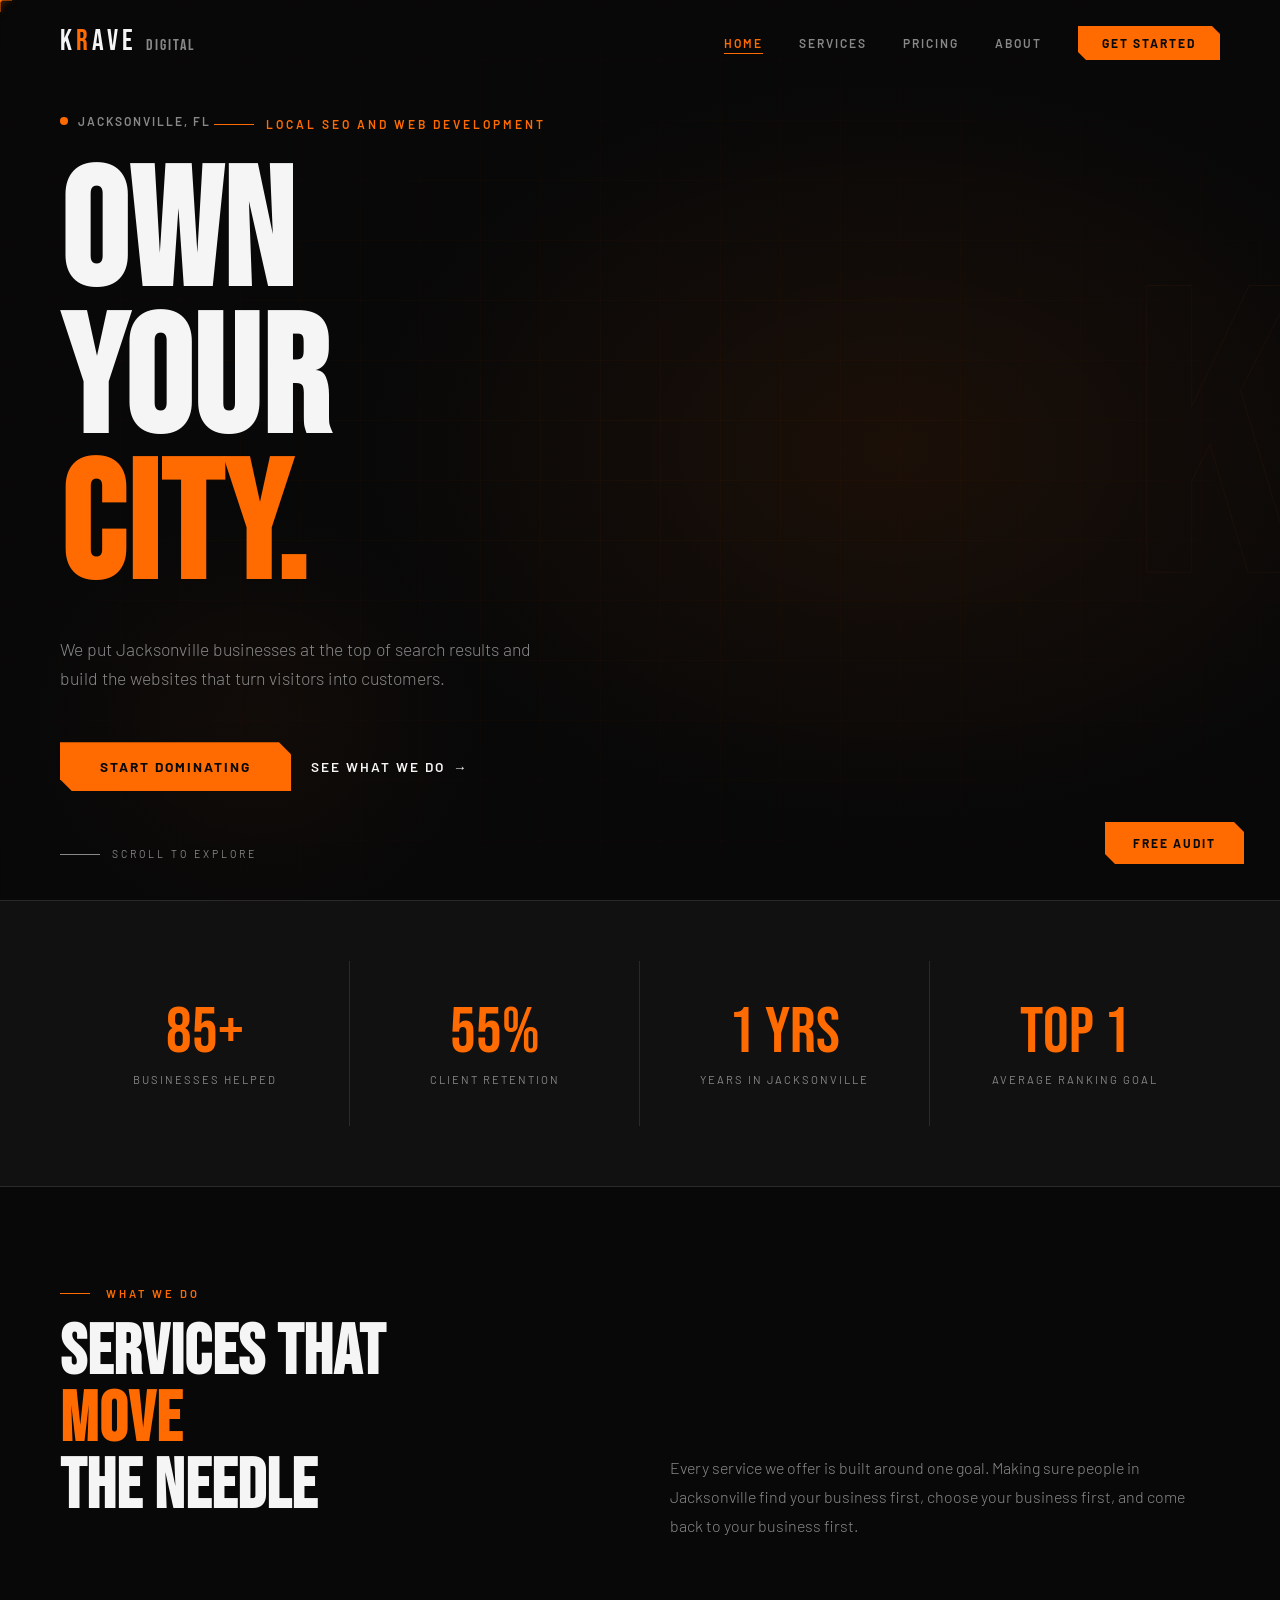
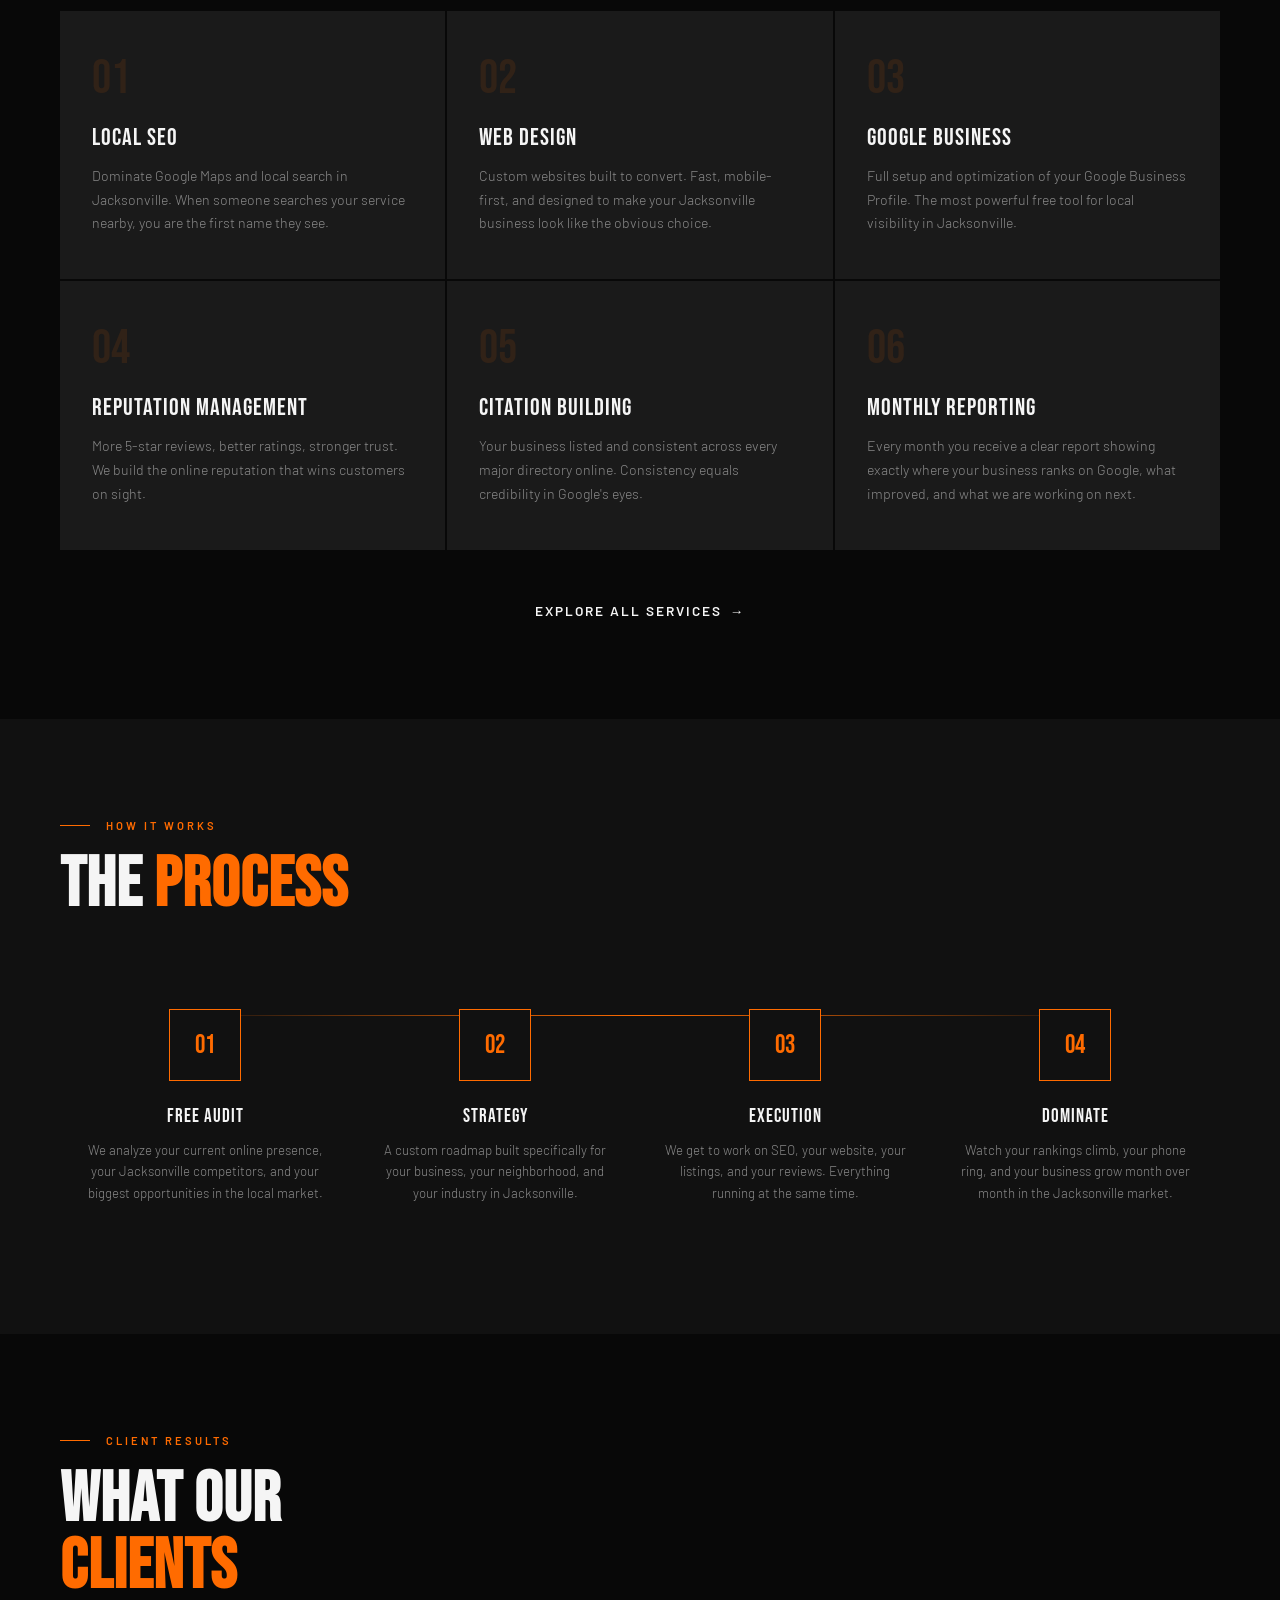
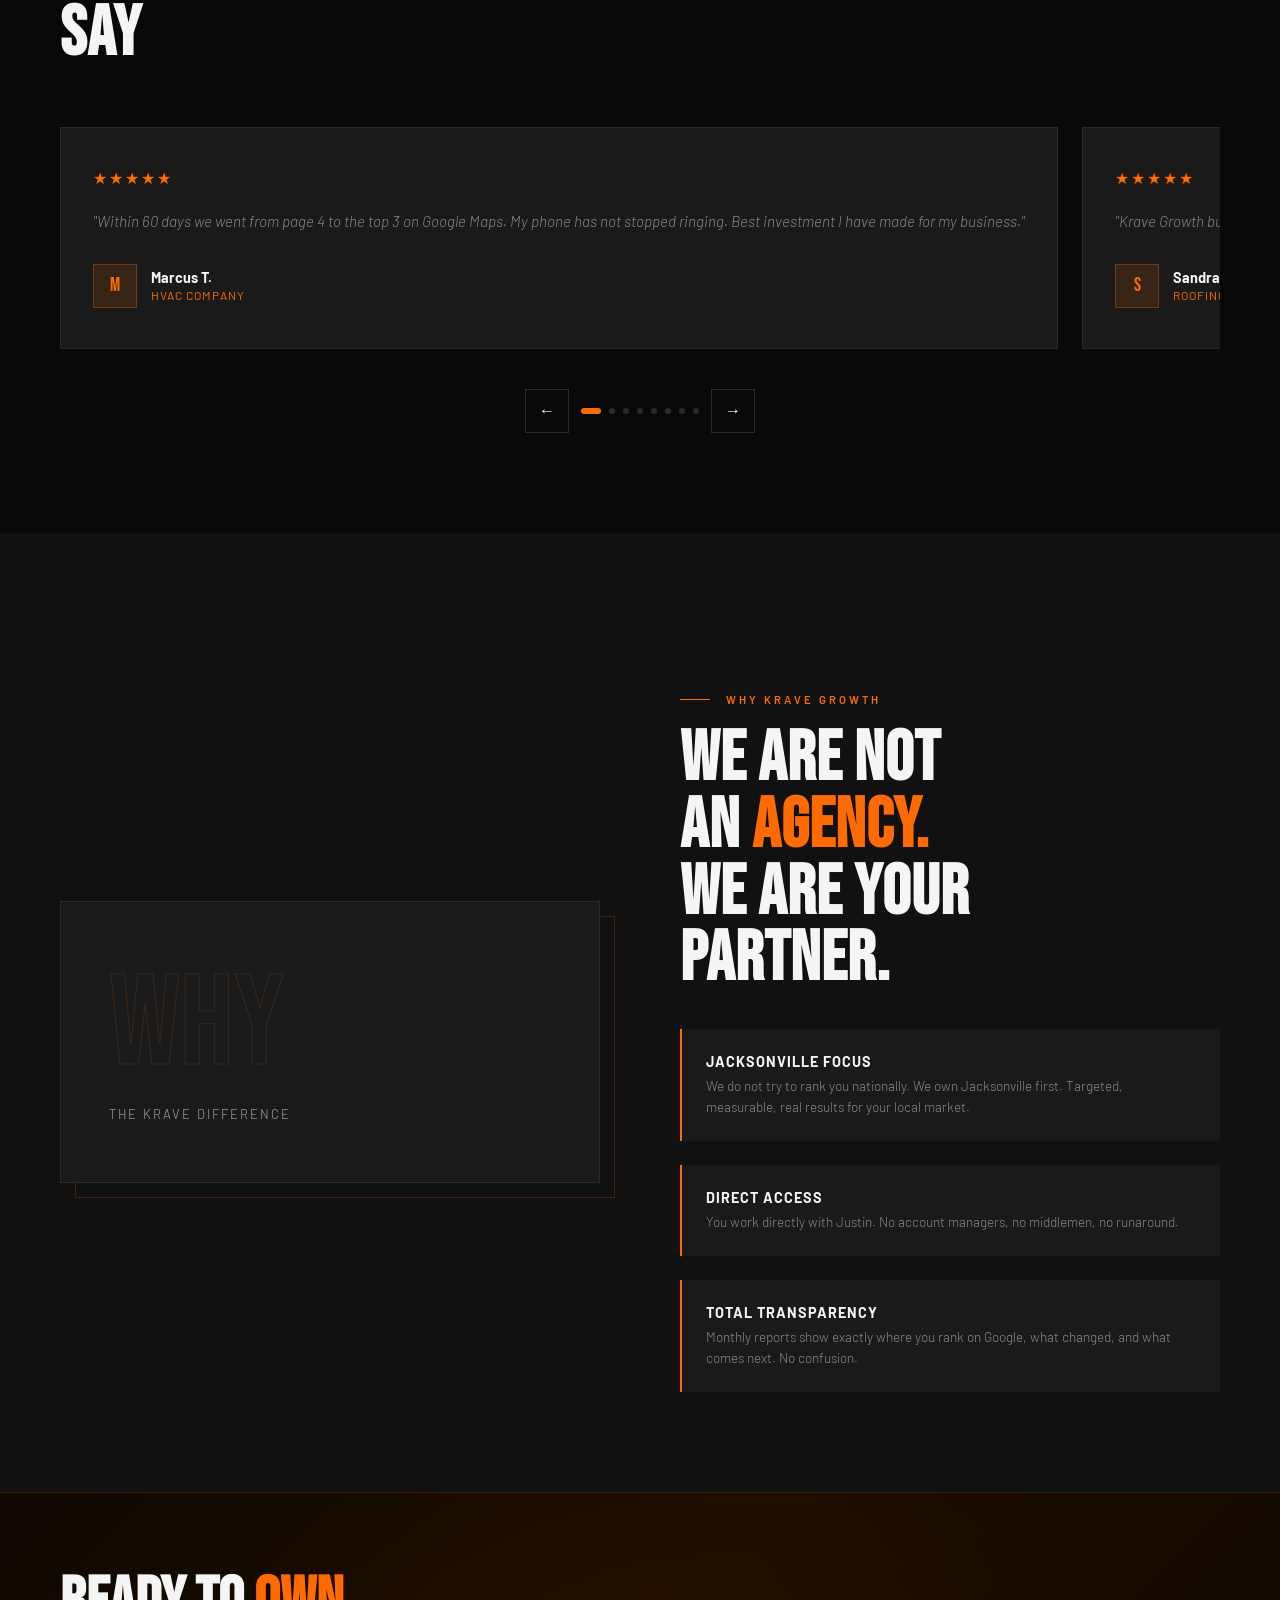
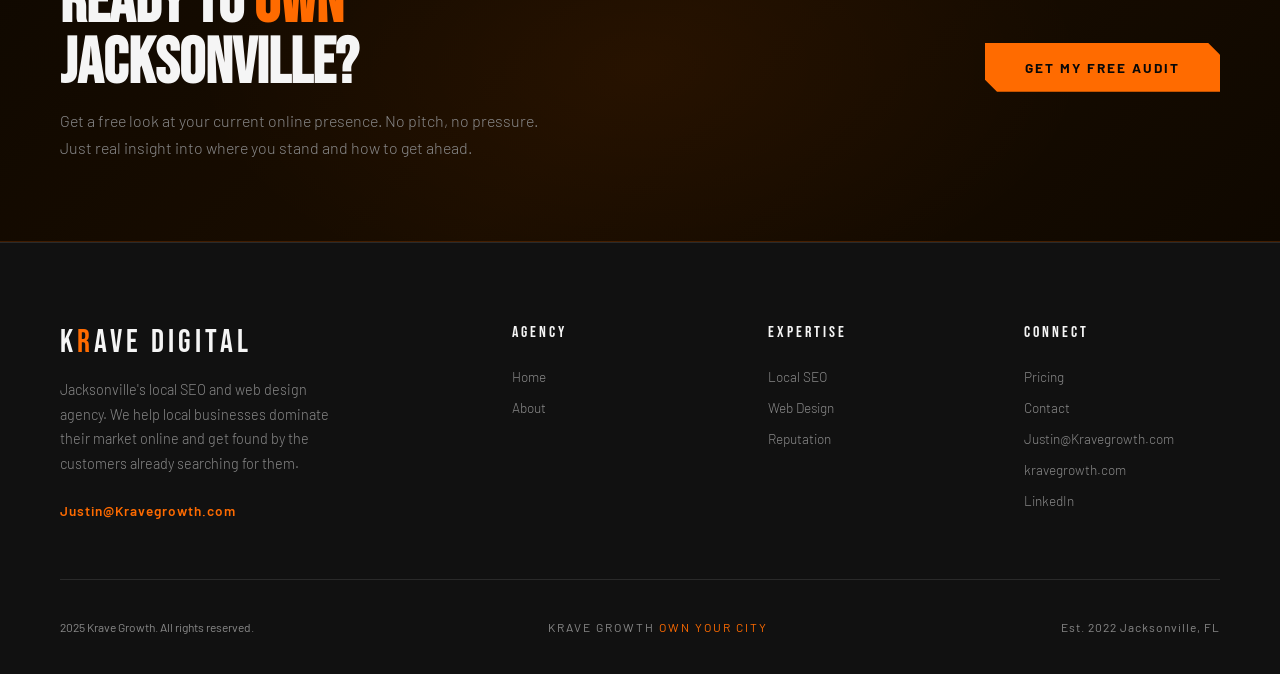
==== index.html @ d4e9b6a8 "Add files via upload" ====
<!DOCTYPE html>
<html lang="en">
<head>
<meta charset="UTF-8">
<meta name="viewport" content="width=device-width, initial-scale=1.0">
<title>Krave Growth | Own Your City | Jacksonville, FL</title>
<meta name="description" content="Krave Growth helps Jacksonville local businesses dominate search results and build powerful websites. Local SEO and Web Design in Jacksonville, FL.">
<link rel="stylesheet" href="style.css">
<style>
#hero { min-height:100vh; display:flex; align-items:center; position:relative; overflow:hidden; padding:0 60px; }
.hero-bg { position:absolute; inset:0; background:radial-gradient(ellipse 60% 60% at 70% 50%,rgba(255,107,0,0.08) 0%,transparent 70%),radial-gradient(ellipse 30% 40% at 20% 80%,rgba(255,107,0,0.04) 0%,transparent 60%); }
.hero-grid { position:absolute; inset:0; background-image:linear-gradient(rgba(255,107,0,0.03) 1px,transparent 1px),linear-gradient(90deg,rgba(255,107,0,0.03) 1px,transparent 1px); background-size:60px 60px; mask-image:radial-gradient(ellipse 80% 80% at 50% 50%,black 0%,transparent 100%); }
.hero-ghost { position:absolute; right:-20px; top:50%; transform:translateY(-50%); font-family:'Bebas Neue',sans-serif; font-size:32vw; color:transparent; -webkit-text-stroke:1px rgba(255,107,0,0.05); line-height:1; pointer-events:none; user-select:none; }
.hero-content { position:relative; z-index:2; max-width:820px; }
.hero-eyebrow { display:inline-flex; align-items:center; gap:12px; margin-bottom:32px; opacity:0; animation:fadeUp .8s ease forwards .2s; }
.hero-eyebrow-line { width:40px; height:1px; background:var(--orange); }
.hero-eyebrow span { font-size:.75rem; letter-spacing:3px; text-transform:uppercase; color:var(--orange); font-weight:600; }
.hero-title { font-family:'Bebas Neue',sans-serif; font-size:clamp(5rem,13vw,12rem); line-height:.88; letter-spacing:2px; margin-bottom:32px; opacity:0; animation:fadeUp .8s ease forwards .4s; }
.hero-title .accent { color:var(--orange); }
.hero-sub { font-size:1.1rem; font-weight:300; color:var(--gray); line-height:1.7; max-width:480px; margin-bottom:48px; opacity:0; animation:fadeUp .8s ease forwards .6s; }
.hero-actions { display:flex; gap:20px; align-items:center; opacity:0; animation:fadeUp .8s ease forwards .8s; }
.hero-location { display:inline-flex; align-items:center; gap:10px; margin-bottom:20px; opacity:0; animation:fadeUp .8s ease forwards .3s; }
.hero-location-dot { width:8px; height:8px; background:var(--orange); border-radius:50%; }
.hero-location span { font-size:.75rem; letter-spacing:2px; text-transform:uppercase; color:var(--gray); font-weight:600; }
.hero-scroll { position:absolute; bottom:40px; left:60px; display:flex; align-items:center; gap:12px; opacity:0; animation:fadeUp .8s ease forwards 1.2s; }
.hero-scroll-line { width:40px; height:1px; background:var(--gray); }
.hero-scroll span { font-size:.65rem; letter-spacing:3px; text-transform:uppercase; color:var(--gray); }

#stats { background:var(--black-2); padding:60px; border-top:1px solid var(--gray-light); border-bottom:1px solid var(--gray-light); }
.stats-grid { display:grid; grid-template-columns:repeat(4,1fr); gap:0; }
.stat-item { padding:40px; text-align:center; border-right:1px solid var(--gray-light); }
.stat-item:last-child { border-right:none; }
.stat-num { font-family:'Bebas Neue',sans-serif; font-size:4rem; color:var(--orange); line-height:1; }
.stat-label { font-size:.7rem; letter-spacing:2px; text-transform:uppercase; color:var(--gray); margin-top:8px; }

#services-preview { background:var(--black); }
.services-header { display:grid; grid-template-columns:1fr 1fr; gap:60px; margin-bottom:70px; align-items:end; }
.services-intro { font-size:1rem; color:var(--gray); line-height:1.8; font-weight:300; }
.services-grid { display:grid; grid-template-columns:repeat(3,1fr); gap:2px; }
.service-card { background:var(--black-3); padding:44px 32px; position:relative; overflow:hidden; transition:all .4s; }
.service-card::before { content:''; position:absolute; bottom:0; left:0; right:0; height:2px; background:var(--orange); transform:scaleX(0); transform-origin:left; transition:transform .4s; }
.service-card:hover::before { transform:scaleX(1); }
.service-card:hover { background:#1e1e1e; transform:translateY(-4px); }
.service-num { font-family:'Bebas Neue',sans-serif; font-size:3rem; color:rgba(255,107,0,.1); margin-bottom:20px; line-height:1; transition:color .4s; }
.service-card:hover .service-num { color:rgba(255,107,0,.25); }
.service-name { font-family:'Bebas Neue',sans-serif; font-size:1.5rem; letter-spacing:1px; margin-bottom:12px; }
.service-desc { font-size:.88rem; color:var(--gray); line-height:1.7; font-weight:300; }
.services-more { margin-top:50px; text-align:center; }

#process { background:var(--black-2); }
.process-steps { display:grid; grid-template-columns:repeat(4,1fr); gap:0; margin-top:60px; position:relative; }
.process-steps::before { content:''; position:absolute; top:36px; left:10%; right:10%; height:1px; background:linear-gradient(90deg,transparent,var(--orange),transparent); }
.process-step { padding:30px 24px; text-align:center; position:relative; }
.process-circle { width:72px; height:72px; border:1px solid var(--orange); display:flex; align-items:center; justify-content:center; margin:0 auto 24px; position:relative; background:var(--black-2); transition:all .4s; }
.process-step:hover .process-circle { background:var(--orange-glow); }
.process-num { font-family:'Bebas Neue',sans-serif; font-size:1.6rem; color:var(--orange); }
.process-title { font-family:'Bebas Neue',sans-serif; font-size:1.2rem; letter-spacing:1px; margin-bottom:12px; }
.process-desc { font-size:.83rem; color:var(--gray); line-height:1.6; font-weight:300; }

#testimonials { background:var(--black); }
.carousel-wrap { position:relative; overflow:hidden; margin-top:60px; }
.carousel-track { display:flex; transition:transform .6s cubic-bezier(.25,.46,.45,.94); }
.carousel-slide { min-width:calc(33.333% - 16px); margin-right:24px; flex-shrink:0; }
.carousel-controls { display:flex; justify-content:center; gap:12px; margin-top:40px; align-items:center; }
.carousel-btn { width:44px; height:44px; border:1px solid var(--gray-light); background:transparent; color:var(--white); font-size:1rem; cursor:none; transition:all .3s; display:flex; align-items:center; justify-content:center; }
.carousel-btn:hover { border-color:var(--orange); color:var(--orange); }
.carousel-dots { display:flex; gap:8px; }
.carousel-dot { width:6px; height:6px; background:var(--gray-light); border-radius:50%; cursor:none; transition:all .3s; }
.carousel-dot.active { background:var(--orange); width:20px; border-radius:3px; }

#why { background:var(--black-2); }
.why-grid { display:grid; grid-template-columns:1fr 1fr; gap:80px; align-items:center; margin-top:60px; }
.why-box { background:var(--black-3); border:1px solid var(--gray-light); padding:60px 48px; position:relative; }
.why-box::after { content:''; position:absolute; bottom:-16px; right:-16px; width:100%; height:100%; border:1px solid rgba(255,107,0,0.2); z-index:-1; }
.why-big { font-family:'Bebas Neue',sans-serif; font-size:8rem; color:transparent; -webkit-text-stroke:1px rgba(255,107,0,0.15); line-height:1; margin-bottom:16px; }
.why-caption { font-size:.8rem; letter-spacing:2px; text-transform:uppercase; color:var(--gray); }
.why-points { display:flex; flex-direction:column; gap:24px; }
.why-point { display:flex; gap:20px; align-items:flex-start; padding:24px; background:var(--black-3); border-left:2px solid var(--orange); transition:all .4s; }
.why-point:hover { background:#1e1e1e; transform:translateX(6px); }
.why-point-title { font-weight:700; font-size:.9rem; letter-spacing:1px; text-transform:uppercase; margin-bottom:6px; }
.why-point-desc { font-size:.85rem; color:var(--gray); font-weight:300; line-height:1.5; }

@keyframes fadeUp { from{opacity:0;transform:translateY(30px)} to{opacity:1;transform:translateY(0)} }

@media(max-width:768px){
  #hero{padding:0 24px; min-height:100svh;}
  .hero-ghost{display:none;}
  .hero-scroll{display:none;}
  .hero-title{font-size:clamp(4.5rem,18vw,7rem);}
  .hero-sub{font-size:.95rem;}
  #stats{padding:32px 24px;}
  .stats-grid{grid-template-columns:repeat(2,1fr);}
  .stat-item{border-bottom:1px solid var(--gray-light); padding:24px 16px;}
  .stat-num{font-size:2.8rem;}
  .services-header{grid-template-columns:1fr; gap:24px; margin-bottom:40px;}
  .services-grid{grid-template-columns:1fr;}
  .service-card{padding:32px 24px;}
  .process-steps{grid-template-columns:1fr 1fr; gap:16px;}
  .process-steps::before{display:none;}
  .process-step{padding:20px 12px;}
  .process-circle{width:56px; height:56px;}
  .why-grid{grid-template-columns:1fr; gap:40px;}
  .why-box{padding:40px 28px;}
  .why-big{font-size:5rem;}
  .carousel-slide{min-width:100%; margin-right:0;}
  .carousel-controls{margin-top:24px;}
}
</style>
</head>
<body>



<div class="cursor" id="cursor"></div>
<div class="cursor-dot" id="cursorDot"></div>
<nav>
  <a href="index.html" class="nav-logo">K<span>R</span>AVE <span style="font-size:1rem;letter-spacing:2px;color:var(--gray)">DIGITAL</span></a>
  <button class="nav-hamburger" id="hamburger" aria-label="Menu"><span></span><span></span><span></span></button>
  <ul class="nav-links">
    <li><a href="index.html">Home</a></li>
    <li><a href="services.html">Services</a></li>
    <li><a href="pricing.html">Pricing</a></li>
    <li><a href="about.html">About</a></li>
    <li><a href="contact.html" class="nav-cta">Get Started</a></li>
  </ul>
</nav>

<a href="contact.html" class="float-cta">Free Audit</a>

<section id="hero">
  <div class="hero-bg"></div>
  <div class="hero-grid"></div>
  <div class="hero-ghost">K</div>
  <div class="hero-content">
    <div class="hero-location">
      <div class="hero-location-dot"></div>
      <span>Jacksonville, FL</span>
    </div>
    <div class="hero-eyebrow">
      <div class="hero-eyebrow-line"></div>
      <span>Local SEO and Web Development</span>
    </div>
    <h1 class="hero-title">
      OWN<br>
      YOUR<br>
      <span class="accent">CITY.</span>
    </h1>
    <p class="hero-sub">We put Jacksonville businesses at the top of search results and build the websites that turn visitors into customers.</p>
    <div class="hero-actions">
      <a href="contact.html" class="btn-primary">Start Dominating</a>
      <a href="services.html" class="btn-ghost">See What We Do</a>
    </div>
  </div>
  <div class="hero-scroll">
    <div class="hero-scroll-line"></div>
    <span>Scroll to explore</span>
  </div>
</section>

<div id="stats">
  <div class="stats-grid">
    <div class="stat-item reveal">
      <div class="stat-num"><span data-target="150" data-suffix="+">0</span></div>
      <div class="stat-label">Businesses Helped</div>
    </div>
    <div class="stat-item reveal">
      <div class="stat-num"><span data-target="98" data-suffix="%">0</span></div>
      <div class="stat-label">Client Retention</div>
    </div>
    <div class="stat-item reveal">
      <div class="stat-num"><span data-target="3" data-suffix=" yrs">0</span></div>
      <div class="stat-label">Years in Jacksonville</div>
    </div>
    <div class="stat-item reveal">
      <div class="stat-num">TOP <span data-target="3" data-suffix="">0</span></div>
      <div class="stat-label">Average Ranking Goal</div>
    </div>
  </div>
</div>

<section id="services-preview">
  <div class="services-header">
    <div>
      <div class="section-label reveal"><div class="section-label-line"></div><span>What We Do</span></div>
      <h2 class="section-title reveal">SERVICES THAT<br><span style="color:var(--orange)">MOVE</span><br>THE NEEDLE</h2>
    </div>
    <p class="services-intro reveal">Every service we offer is built around one goal. Making sure people in Jacksonville find your business first, choose your business first, and come back to your business first.</p>
  </div>
  <div class="services-grid reveal">
    <div class="service-card">
      <div class="service-num">01</div>
      <div class="service-name">Local SEO</div>
      <p class="service-desc">Dominate Google Maps and local search in Jacksonville. When someone searches your service nearby, you are the first name they see.</p>
    </div>
    <div class="service-card">
      <div class="service-num">02</div>
      <div class="service-name">Web Design</div>
      <p class="service-desc">Custom websites built to convert. Fast, mobile-first, and designed to make your Jacksonville business look like the obvious choice.</p>
    </div>
    <div class="service-card">
      <div class="service-num">03</div>
      <div class="service-name">Google Business</div>
      <p class="service-desc">Full setup and optimization of your Google Business Profile. The most powerful free tool for local visibility in Jacksonville.</p>
    </div>
    <div class="service-card">
      <div class="service-num">04</div>
      <div class="service-name">Reputation Management</div>
      <p class="service-desc">More 5-star reviews, better ratings, stronger trust. We build the online reputation that wins customers on sight.</p>
    </div>
    <div class="service-card">
      <div class="service-num">05</div>
      <div class="service-name">Citation Building</div>
      <p class="service-desc">Your business listed and consistent across every major directory online. Consistency equals credibility in Google's eyes.</p>
    </div>
    <div class="service-card">
      <div class="service-num">06</div>
      <div class="service-name">Monthly Reporting</div>
      <p class="service-desc">Every month you receive a clear report showing exactly where your business ranks on Google, what improved, and what we are working on next.</p>
    </div>
  </div>
  <div class="services-more reveal">
    <a href="services.html" class="btn-ghost">Explore All Services</a>
  </div>
</section>

<section id="process">
  <div class="section-label reveal"><div class="section-label-line"></div><span>How It Works</span></div>
  <h2 class="section-title reveal">THE <span style="color:var(--orange)">PROCESS</span></h2>
  <div class="process-steps">
    <div class="process-step reveal">
      <div class="process-circle"><div class="process-num">01</div></div>
      <div class="process-title">Free Audit</div>
      <p class="process-desc">We analyze your current online presence, your Jacksonville competitors, and your biggest opportunities in the local market.</p>
    </div>
    <div class="process-step reveal">
      <div class="process-circle"><div class="process-num">02</div></div>
      <div class="process-title">Strategy</div>
      <p class="process-desc">A custom roadmap built specifically for your business, your neighborhood, and your industry in Jacksonville.</p>
    </div>
    <div class="process-step reveal">
      <div class="process-circle"><div class="process-num">03</div></div>
      <div class="process-title">Execution</div>
      <p class="process-desc">We get to work on SEO, your website, your listings, and your reviews. Everything running at the same time.</p>
    </div>
    <div class="process-step reveal">
      <div class="process-circle"><div class="process-num">04</div></div>
      <div class="process-title">Dominate</div>
      <p class="process-desc">Watch your rankings climb, your phone ring, and your business grow month over month in the Jacksonville market.</p>
    </div>
  </div>
</section>

<section id="testimonials">
  <div class="section-label reveal"><div class="section-label-line"></div><span>Client Results</span></div>
  <h2 class="section-title reveal">WHAT OUR<br><span style="color:var(--orange)">CLIENTS</span><br>SAY</h2>
  <div class="carousel-wrap reveal">
    <div class="carousel-track" id="carouselTrack">
      <div class="carousel-slide">
        <div class="testimonial-card">
          <div class="testimonial-stars">★★★★★</div>
          <p class="testimonial-text">"Within 60 days we went from page 4 to the top 3 on Google Maps. My phone has not stopped ringing. Best investment I have made for my business."</p>
          <div class="testimonial-author"><div class="testimonial-avatar">M</div><div><div class="testimonial-name">Marcus T.</div><div class="testimonial-biz">HVAC Company</div></div></div>
        </div>
      </div>
      <div class="carousel-slide">
        <div class="testimonial-card">
          <div class="testimonial-stars">★★★★★</div>
          <p class="testimonial-text">"Krave Growth built us a website that actually converts. We are getting 3 times the leads we were before. Justin knows exactly what he is doing."</p>
          <div class="testimonial-author"><div class="testimonial-avatar">S</div><div><div class="testimonial-name">Sandra R.</div><div class="testimonial-biz">Roofing Company</div></div></div>
        </div>
      </div>
      <div class="carousel-slide">
        <div class="testimonial-card">
          <div class="testimonial-stars">★★★★★</div>
          <p class="testimonial-text">"I was invisible online. Now when anyone in Jacksonville searches for landscaping, I show up first. The results speak for themselves."</p>
          <div class="testimonial-author"><div class="testimonial-avatar">D</div><div><div class="testimonial-name">David K.</div><div class="testimonial-biz">Landscaping Business</div></div></div>
        </div>
      </div>
      <div class="carousel-slide">
        <div class="testimonial-card">
          <div class="testimonial-stars">★★★★★</div>
          <p class="testimonial-text">"Justin is the real deal. He does not overpromise and he delivers exactly what he says he will. In 90 days my business went from nowhere on Google to top 3."</p>
          <div class="testimonial-author"><div class="testimonial-avatar">R</div><div><div class="testimonial-name">Ray M.</div><div class="testimonial-biz">Auto Repair Shop</div></div></div>
        </div>
      </div>
      <div class="carousel-slide">
        <div class="testimonial-card">
          <div class="testimonial-stars">★★★★★</div>
          <p class="testimonial-text">"Most agencies talk in circles. Justin talks in results. He told me exactly what he would do, did it, and showed me the numbers. Simple as that."</p>
          <div class="testimonial-author"><div class="testimonial-avatar">L</div><div><div class="testimonial-name">Lisa P.</div><div class="testimonial-biz">Hair Salon Owner</div></div></div>
        </div>
      </div>
      <div class="carousel-slide">
        <div class="testimonial-card">
          <div class="testimonial-stars">★★★★★</div>
          <p class="testimonial-text">"The new website alone tripled our online inquiries. When you add the SEO on top of it we are fully booked two weeks out for the first time ever."</p>
          <div class="testimonial-author"><div class="testimonial-avatar">T</div><div><div class="testimonial-name">Tony G.</div><div class="testimonial-biz">Plumbing Company</div></div></div>
        </div>
      </div>
      <div class="carousel-slide">
        <div class="testimonial-card">
          <div class="testimonial-stars">★★★★★</div>
          <p class="testimonial-text">"We had no online presence whatsoever. Krave built us a site and got us ranking in under 60 days. Our Jacksonville customers can finally find us."</p>
          <div class="testimonial-author"><div class="testimonial-avatar">A</div><div><div class="testimonial-name">Andre W.</div><div class="testimonial-biz">Electrical Contractor</div></div></div>
        </div>
      </div>
      <div class="carousel-slide">
        <div class="testimonial-card">
          <div class="testimonial-stars">★★★★★</div>
          <p class="testimonial-text">"I called three agencies before Krave. All of them talked over my head. Justin explained everything in plain terms and delivered every single thing he promised."</p>
          <div class="testimonial-author"><div class="testimonial-avatar">P</div><div><div class="testimonial-name">Patricia M.</div><div class="testimonial-biz">Cleaning Service</div></div></div>
        </div>
      </div>
      <div class="carousel-slide">
        <div class="testimonial-card">
          <div class="testimonial-stars">★★★★★</div>
          <p class="testimonial-text">"My restaurant went from barely any online reviews to over 80 five-star reviews in four months. The difference in foot traffic has been unreal."</p>
          <div class="testimonial-author"><div class="testimonial-avatar">C</div><div><div class="testimonial-name">Carlos V.</div><div class="testimonial-biz">Restaurant Owner</div></div></div>
        </div>
      </div>
      <div class="carousel-slide">
        <div class="testimonial-card">
          <div class="testimonial-stars">★★★★★</div>
          <p class="testimonial-text">"Krave Growth is the first agency that actually felt like a partner. Justin checks in regularly, the reports are clear, and the results are real."</p>
          <div class="testimonial-author"><div class="testimonial-avatar">B</div><div><div class="testimonial-name">Brenda H.</div><div class="testimonial-biz">Dental Practice</div></div></div>
        </div>
      </div>
    </div>
  </div>
  <div class="carousel-controls">
    <button class="carousel-btn" id="prevBtn">&#8592;</button>
    <div class="carousel-dots" id="carouselDots"></div>
    <button class="carousel-btn" id="nextBtn">&#8594;</button>
  </div>
</section>

<section id="why">
  <div class="why-grid">
    <div class="why-visual reveal-left">
      <div class="why-box">
        <div class="why-big">WHY</div>
        <div class="why-caption">The Krave Difference</div>
      </div>
    </div>
    <div class="reveal-right">
      <div class="section-label"><div class="section-label-line"></div><span>Why Krave Growth</span></div>
      <h2 class="section-title" style="margin-bottom:36px;">WE ARE NOT<br>AN <span style="color:var(--orange)">AGENCY.</span><br>WE ARE YOUR<br>PARTNER.</h2>
      <div class="why-points">
        <div class="why-point">
          <div><div class="why-point-title">Jacksonville Focus</div><div class="why-point-desc">We do not try to rank you nationally. We own Jacksonville first. Targeted, measurable, real results for your local market.</div></div>
        </div>
        <div class="why-point">
          <div><div class="why-point-title">Direct Access</div><div class="why-point-desc">You work directly with Justin. No account managers, no middlemen, no runaround.</div></div>
        </div>
        <div class="why-point">
          <div><div class="why-point-title">Total Transparency</div><div class="why-point-desc">Monthly reports show exactly where you rank on Google, what changed, and what comes next. No confusion.</div></div>
        </div>
      </div>
    </div>
  </div>
</section>

<div class="cta-band reveal">
  <div class="cta-band-text">
    <h2 class="cta-band-title">READY TO <span>OWN</span><br>JACKSONVILLE?</h2>
    <p class="cta-band-sub">Get a free look at your current online presence. No pitch, no pressure. Just real insight into where you stand and how to get ahead.</p>
  </div>
  <div class="cta-band-action">
    <a href="contact.html" class="btn-primary">Get My Free Audit</a>
  </div>
</div>

<footer>
  <div class="footer-top">
    <div>
      <div class="footer-brand-logo">K<span>R</span>AVE DIGITAL</div>
      <p class="footer-brand-desc">Jacksonville's local SEO and web design agency. We help local businesses dominate their market online and get found by the customers already searching for them.</p>
      <a href="mailto:Justin@Kravegrowth.com" class="footer-brand-email">Justin@Kravegrowth.com</a>
    </div>
    <div>
      <div class="footer-col-title">Agency</div>
      <ul class="footer-col-links">
        <li><a href="index.html">Home</a></li>
        <li><a href="about.html">About</a></li>
      </ul>
    </div>
    <div>
      <div class="footer-col-title">Expertise</div>
      <ul class="footer-col-links">
        <li><a href="services.html">Local SEO</a></li>
        <li><a href="services.html">Web Design</a></li>
        <li><a href="services.html">Reputation</a></li>
      </ul>
    </div>
    <div>
      <div class="footer-col-title">Connect</div>
      <ul class="footer-col-links">
        <li><a href="pricing.html">Pricing</a></li>
        <li><a href="contact.html">Contact</a></li>
        <li><a href="mailto:Justin@Kravegrowth.com">Justin@Kravegrowth.com</a></li>
        <li><a href="https://kravegrowth.com">kravegrowth.com</a></li>
        <li><a href="#">LinkedIn</a></li>
      </ul>
    </div>
  </div>
  <div class="footer-bottom">
    <div class="footer-copy">2025 Krave Growth. All rights reserved.</div>
    <div class="footer-tagline">Krave Growth <span>Own Your City</span></div>
    <div class="footer-est">Est. 2022 Jacksonville, FL</div>
  </div>
</footer>

<div class="nav-mobile-menu" id="mobileMenu">
  <a href="index.html" onclick="closeMobile()">Home</a>
  <a href="services.html" onclick="closeMobile()">Services</a>
  <a href="pricing.html" onclick="closeMobile()">Pricing</a>
  <a href="about.html" onclick="closeMobile()">About</a>
  <a href="contact.html" class="mobile-cta" onclick="closeMobile()">Get Started</a>
</div>
<script src="main.js"></script>
<script>
// CAROUSEL
const track = document.getElementById('carouselTrack');
const slides = track.querySelectorAll('.carousel-slide');
const dotsContainer = document.getElementById('carouselDots');
const total = slides.length;
const visible = window.innerWidth < 768 ? 1 : 3;
let current = 0;
let autoTimer;

// Build dots
const totalDots = total - visible + 1;
for(let i = 0; i < totalDots; i++){
  const dot = document.createElement('div');
  dot.className = 'carousel-dot' + (i===0?' active':'');
  dot.addEventListener('click',()=>goTo(i));
  dotsContainer.appendChild(dot);
}

function goTo(index){
  current = Math.max(0, Math.min(index, totalDots-1));
  const slideWidth = slides[0].offsetWidth + 24;
  track.style.transform = `translateX(-${current * slideWidth}px)`;
  dotsContainer.querySelectorAll('.carousel-dot').forEach((d,i)=>d.classList.toggle('active',i===current));
}

document.getElementById('prevBtn').addEventListener('click',()=>{ goTo(current-1); resetAuto(); });
document.getElementById('nextBtn').addEventListener('click',()=>{ goTo(current+1); resetAuto(); });

function resetAuto(){ clearInterval(autoTimer); autoTimer = setInterval(()=>{ goTo(current >= totalDots-1 ? 0 : current+1); },4000); }
resetAuto();
</script>
</body>
</html>
---- style.css ----
@import url('https://fonts.googleapis.com/css2?family=Bebas+Neue&family=Barlow:ital,wght@0,300;0,400;0,600;0,700;1,300&display=swap');

:root {
  --orange: #FF6B00;
  --orange-bright: #FF8C00;
  --orange-glow: rgba(255,107,0,0.12);
  --black: #080808;
  --black-2: #111111;
  --black-3: #1a1a1a;
  --white: #F5F5F5;
  --gray: #888888;
  --gray-light: #2a2a2a;
}

* { margin: 0; padding: 0; box-sizing: border-box; }
html { scroll-behavior: smooth; }
body {
  background: var(--black);
  color: var(--white);
  font-family: 'Barlow', sans-serif;
  overflow-x: hidden;
  cursor: none;
}

/* ── CURSOR ── */
/* CROSSHAIR CURSOR */
.cursor {
  width:24px; height:24px;
  position:fixed; pointer-events:none; z-index:9999;
  transform:translate(-50%,-50%);
  transition:transform .15s ease, opacity .2s ease;
}
.cursor::before,
.cursor::after {
  content:'';
  position:absolute;
  background:var(--orange);
}
/* Horizontal line */
.cursor::before {
  width:100%; height:1px;
  top:50%; left:0;
  transform:translateY(-50%);
  box-shadow:0 0 6px rgba(255,107,0,0.6);
}
/* Vertical line */
.cursor::after {
  width:1px; height:100%;
  left:50%; top:0;
  transform:translateX(-50%);
  box-shadow:0 0 6px rgba(255,107,0,0.6);
}
/* Center dot */
.cursor-dot {
  width:4px; height:4px;
  background:var(--orange);
  border-radius:50%;
  position:fixed;
  pointer-events:none;
  z-index:10000;
  transform:translate(-50%,-50%);
  box-shadow:0 0 8px rgba(255,107,0,0.8);
  transition:transform .1s ease;
}
.cursor-ring { display:none; }

/* ── NAV ── */
nav {
  position: fixed; top:0; left:0; right:0; z-index:1000;
  display:flex; align-items:center; justify-content:space-between;
  padding: 24px 60px;
  transition: all .4s ease;
}
nav.scrolled {
  background: rgba(8,8,8,0.97);
  backdrop-filter: blur(12px);
  padding: 16px 60px;
  border-bottom: 1px solid var(--gray-light);
}
.nav-logo { font-family:'Bebas Neue',sans-serif; font-size:1.8rem; letter-spacing:4px; color:var(--white); text-decoration:none; }
.nav-logo span { color:var(--orange); }
.nav-links { display:flex; gap:36px; list-style:none; align-items:center; }
.nav-links a { color:var(--gray); text-decoration:none; font-size:.75rem; letter-spacing:2px; text-transform:uppercase; font-weight:600; transition:color .3s; position:relative; }
.nav-links a::after { content:''; position:absolute; bottom:-4px; left:0; right:0; height:1px; background:var(--orange); transform:scaleX(0); transition:transform .3s; }
.nav-links a:hover, .nav-links a.active { color:var(--orange); }
.nav-links a:hover::after, .nav-links a.active::after { transform:scaleX(1); }
.nav-cta { background:var(--orange) !important; color:var(--black) !important; padding:10px 24px; font-weight:700 !important; clip-path:polygon(0 0,calc(100% - 8px) 0,100% 8px,100% 100%,8px 100%,0 calc(100% - 8px)); transition:background .3s,transform .2s !important; }
.nav-cta::after { display:none !important; }
.nav-cta:hover { background:var(--orange-bright) !important; transform:translateY(-1px) !important; }

/* ── FLOATING CTA ── */
.float-cta {
  position: fixed; bottom:36px; right:36px; z-index:900;
  background: var(--orange); color: var(--black);
  padding: 14px 28px;
  font-family:'Barlow',sans-serif; font-weight:700; font-size:.75rem; letter-spacing:2px; text-transform:uppercase;
  text-decoration:none;
  clip-path:polygon(0 0,calc(100% - 10px) 0,100% 10px,100% 100%,10px 100%,0 calc(100% - 10px));
  box-shadow: 0 8px 32px rgba(255,107,0,0.4);
  transition: all .3s;
  animation: floatPulse 3s ease-in-out infinite;
}
.float-cta:hover { background:var(--orange-bright); transform:translateY(-3px); box-shadow:0 16px 40px rgba(255,107,0,0.5); }
@keyframes floatPulse { 0%,100%{box-shadow:0 8px 32px rgba(255,107,0,0.4)} 50%{box-shadow:0 8px 48px rgba(255,107,0,0.7)} }

/* ── PAGE HERO ── */
.page-hero {
  min-height: 50vh;
  display:flex; align-items:flex-end;
  padding: 120px 60px 80px;
  position:relative; overflow:hidden;
}
.page-hero-bg {
  position:absolute; inset:0;
  background: radial-gradient(ellipse 60% 80% at 80% 50%, rgba(255,107,0,0.07) 0%, transparent 70%);
}
.page-hero-grid {
  position:absolute; inset:0;
  background-image: linear-gradient(rgba(255,107,0,0.025) 1px,transparent 1px), linear-gradient(90deg,rgba(255,107,0,0.025) 1px,transparent 1px);
  background-size:60px 60px;
  mask-image:radial-gradient(ellipse 100% 100% at 50% 50%,black 0%,transparent 100%);
}
.page-hero-ghost {
  position:absolute; right:40px; bottom:-40px;
  font-family:'Bebas Neue',sans-serif; font-size:22vw;
  color:transparent; -webkit-text-stroke:1px rgba(255,107,0,0.04);
  pointer-events:none; user-select:none; line-height:1;
}
.page-hero-content { position:relative; z-index:2; }
.page-eyebrow { display:flex; align-items:center; gap:12px; margin-bottom:20px; }
.page-eyebrow-line { width:40px; height:1px; background:var(--orange); }
.page-eyebrow span { font-size:.7rem; letter-spacing:3px; text-transform:uppercase; color:var(--orange); font-weight:600; }
.page-title { font-family:'Bebas Neue',sans-serif; font-size:clamp(4rem,10vw,9rem); line-height:.9; letter-spacing:2px; }
.page-title .accent { color:var(--orange); }
.page-title .outline { color:transparent; -webkit-text-stroke:2px var(--white); }
.page-sub { font-size:1rem; color:var(--gray); font-weight:300; line-height:1.7; max-width:500px; margin-top:20px; }

/* ── SECTIONS ── */
section { padding:100px 60px; }
.section-label { display:flex; align-items:center; gap:16px; margin-bottom:20px; }
.section-label span { font-size:.7rem; letter-spacing:3px; text-transform:uppercase; color:var(--orange); font-weight:600; }
.section-label-line { width:30px; height:1px; background:var(--orange); }
.section-title { font-family:'Bebas Neue',sans-serif; font-size:clamp(3rem,5.5vw,5rem); line-height:.95; letter-spacing:1px; margin-bottom:20px; }

/* ── BUTTONS ── */
.btn-primary { background:var(--orange); color:var(--black); padding:16px 40px; font-family:'Barlow',sans-serif; font-weight:700; font-size:.85rem; letter-spacing:2px; text-transform:uppercase; text-decoration:none; display:inline-block; transition:all .3s; clip-path:polygon(0 0,calc(100% - 12px) 0,100% 12px,100% 100%,12px 100%,0 calc(100% - 12px)); }
.btn-primary:hover { background:var(--orange-bright); transform:translateY(-2px); box-shadow:0 20px 40px rgba(255,107,0,0.3); }
.btn-ghost { color:var(--white); font-size:.85rem; letter-spacing:2px; text-transform:uppercase; text-decoration:none; font-weight:600; display:inline-flex; align-items:center; gap:8px; transition:color .3s; }
.btn-ghost:hover { color:var(--orange); }
.btn-ghost::after { content:'→'; transition:transform .3s; }
.btn-ghost:hover::after { transform:translateX(4px); }
.btn-outline { background:transparent; color:var(--orange); border:1px solid var(--orange); padding:14px 36px; font-family:'Barlow',sans-serif; font-weight:700; font-size:.8rem; letter-spacing:2px; text-transform:uppercase; text-decoration:none; display:inline-block; transition:all .3s; }
.btn-outline:hover { background:var(--orange); color:var(--black); transform:translateY(-2px); }

/* ── CTA BAND ── */
.cta-band {
  background: linear-gradient(135deg, #0f0800 0%, #1a0d00 50%, #0f0800 100%);
  border-top:1px solid rgba(255,107,0,0.2); border-bottom:1px solid rgba(255,107,0,0.2);
  padding:80px 60px;
  display:flex; align-items:center; justify-content:space-between; gap:40px;
  position:relative; overflow:hidden;
}
.cta-band::before { content:''; position:absolute; inset:0; background:radial-gradient(ellipse 50% 100% at 50% 50%,rgba(255,107,0,0.06) 0%,transparent 70%); }
.cta-band-text { position:relative; z-index:1; }
.cta-band-title { font-family:'Bebas Neue',sans-serif; font-size:clamp(2.5rem,5vw,4.5rem); line-height:.95; margin-bottom:12px; }
.cta-band-title span { color:var(--orange); }
.cta-band-sub { font-size:1rem; color:var(--gray); font-weight:300; max-width:480px; line-height:1.7; }
.cta-band-action { position:relative; z-index:1; flex-shrink:0; }

/* ── TESTIMONIALS ── */
.testimonials-grid { display:grid; grid-template-columns:repeat(3,1fr); gap:20px; margin-top:60px; }
.testimonial-card { background:var(--black-3); padding:40px 32px; border:1px solid var(--gray-light); position:relative; transition:all .4s; }
.testimonial-card::before { content:''; position:absolute; top:0; left:0; right:0; height:2px; background:var(--orange); transform:scaleX(0); transform-origin:left; transition:transform .4s; }
.testimonial-card:hover { border-color:rgba(255,107,0,0.3); transform:translateY(-4px); }
.testimonial-card:hover::before { transform:scaleX(1); }
.testimonial-stars { color:var(--orange); font-size:1rem; letter-spacing:2px; margin-bottom:20px; }
.testimonial-text { font-size:.95rem; color:var(--gray); line-height:1.8; font-weight:300; font-style:italic; margin-bottom:28px; }
.testimonial-author { display:flex; align-items:center; gap:14px; }
.testimonial-avatar { width:44px; height:44px; background:var(--orange-glow); border:1px solid rgba(255,107,0,0.3); display:flex; align-items:center; justify-content:center; font-family:'Bebas Neue',sans-serif; font-size:1.2rem; color:var(--orange); flex-shrink:0; }
.testimonial-name { font-weight:700; font-size:.9rem; margin-bottom:2px; }
.testimonial-biz { font-size:.75rem; color:var(--orange); letter-spacing:1px; text-transform:uppercase; }

/* ── FAQ ── */
.faq-list { max-width:800px; margin-top:60px; }
.faq-item { border-bottom:1px solid var(--gray-light); }
.faq-question { width:100%; background:none; border:none; color:var(--white); font-family:'Barlow',sans-serif; font-size:1rem; font-weight:600; padding:28px 0; display:flex; justify-content:space-between; align-items:center; cursor:none; text-align:left; transition:color .3s; }
.faq-question:hover { color:var(--orange); }
.faq-icon { color:var(--orange); font-size:1.4rem; transition:transform .3s; flex-shrink:0; }
.faq-item.open .faq-icon { transform:rotate(45deg); }
.faq-answer { max-height:0; overflow:hidden; transition:max-height .4s ease, padding .4s ease; }
.faq-answer p { font-size:.95rem; color:var(--gray); line-height:1.8; font-weight:300; padding-bottom:28px; }

/* ── FOOTER ── */
footer {
  background:var(--black-2);
  border-top:1px solid var(--gray-light);
  padding:80px 60px 40px;
}
.footer-top { display:grid; grid-template-columns:2fr 1fr 1fr 1fr; gap:60px; margin-bottom:60px; }
.footer-brand-logo { font-family:'Bebas Neue',sans-serif; font-size:2rem; letter-spacing:4px; margin-bottom:16px; }
.footer-brand-logo span { color:var(--orange); }
.footer-brand-desc { font-size:.9rem; color:var(--gray); line-height:1.7; font-weight:300; max-width:280px; margin-bottom:24px; }
.footer-brand-email { color:var(--orange); text-decoration:none; font-size:.85rem; font-weight:600; letter-spacing:1px; transition:opacity .3s; }
.footer-brand-email:hover { opacity:.7; }
.footer-col-title { font-family:'Bebas Neue',sans-serif; font-size:1rem; letter-spacing:3px; color:var(--white); margin-bottom:24px; }
.footer-col-links { list-style:none; display:flex; flex-direction:column; gap:12px; }
.footer-col-links a { color:var(--gray); text-decoration:none; font-size:.85rem; font-weight:300; transition:color .3s; }
.footer-col-links a:hover { color:var(--orange); }
.footer-bottom { display:flex; justify-content:space-between; align-items:center; padding-top:40px; border-top:1px solid var(--gray-light); }
.footer-copy { font-size:.75rem; color:var(--gray); }
.footer-tagline { font-size:.75rem; letter-spacing:2px; text-transform:uppercase; color:var(--gray); }
.footer-tagline span { color:var(--orange); }
.footer-est { font-size:.75rem; color:var(--gray); letter-spacing:1px; }

/* ── REVEAL ── */
.reveal { opacity:0; transform:translateY(40px); transition:opacity .7s ease,transform .7s ease; }
.reveal.visible { opacity:1; transform:translateY(0); }
.reveal-left { opacity:0; transform:translateX(-40px); transition:opacity .7s ease,transform .7s ease; }
.reveal-left.visible { opacity:1; transform:translateX(0); }
.reveal-right { opacity:0; transform:translateX(40px); transition:opacity .7s ease,transform .7s ease; }
.reveal-right.visible { opacity:1; transform:translateX(0); }

/* ── SCROLLBAR ── */
::-webkit-scrollbar { width:3px; }
::-webkit-scrollbar-track { background:var(--black); }
::-webkit-scrollbar-thumb { background:var(--orange); }

/* ── MOBILE NAV HAMBURGER ── */
.nav-hamburger {
  display:none;
  flex-direction:column;
  gap:5px;
  cursor:none;
  padding:4px;
  z-index:1001;
}
.nav-hamburger span {
  width:26px; height:2px;
  background:var(--white);
  transition:all .3s ease;
  display:block;
}
.nav-hamburger.open span:nth-child(1) { transform:translateY(7px) rotate(45deg); }
.nav-hamburger.open span:nth-child(2) { opacity:0; }
.nav-hamburger.open span:nth-child(3) { transform:translateY(-7px) rotate(-45deg); }

.nav-mobile-menu {
  display:none;
  position:fixed;
  top:0; left:0; right:0; bottom:0;
  background:rgba(8,8,8,0.98);
  z-index:999;
  flex-direction:column;
  align-items:center;
  justify-content:center;
  gap:40px;
}
.nav-mobile-menu.open { display:flex; }
.nav-mobile-menu a {
  font-family:'Bebas Neue',sans-serif;
  font-size:3rem;
  letter-spacing:4px;
  color:var(--white);
  text-decoration:none;
  transition:color .3s;
}
.nav-mobile-menu a:hover { color:var(--orange); }
.nav-mobile-menu a.mobile-cta {
  background:var(--orange);
  color:var(--black);
  padding:16px 48px;
  font-size:1.8rem;
}

/* ── MOBILE RESPONSIVE ── */
@media(max-width:768px){
  body { cursor:auto; }
  .cursor, .cursor-dot { display:none; }

  nav { padding:18px 24px; }
  nav.scrolled { padding:14px 24px; }
  .nav-links { display:none; }
  .nav-hamburger { display:flex; }

  section { padding:60px 24px; }
  .page-hero { padding:100px 24px 60px; min-height:40vh; }
  .page-hero-ghost { display:none; }
  .page-title { font-size:clamp(3rem,14vw,5rem); }

  .float-cta { bottom:16px; right:16px; padding:12px 18px; font-size:.68rem; }

  /* CTA BAND */
  .cta-band { flex-direction:column; text-align:center; padding:50px 24px; gap:28px; }
  .cta-band-title { font-size:clamp(2rem,8vw,3.5rem); }

  /* TESTIMONIALS GRID */
  .testimonials-grid { grid-template-columns:1fr; }

  /* FOOTER */
  .footer-top { grid-template-columns:1fr 1fr; gap:32px; }
  .footer-bottom { flex-direction:column; gap:10px; text-align:center; }
  .footer-brand-desc { display:none; }

  /* SECTION TITLES */
  .section-title { font-size:clamp(2.5rem,10vw,4rem); }

  /* BUTTONS */
  .btn-primary { padding:14px 28px; font-size:.78rem; }
  .hero-actions { flex-direction:column; align-items:flex-start; gap:16px; }
}
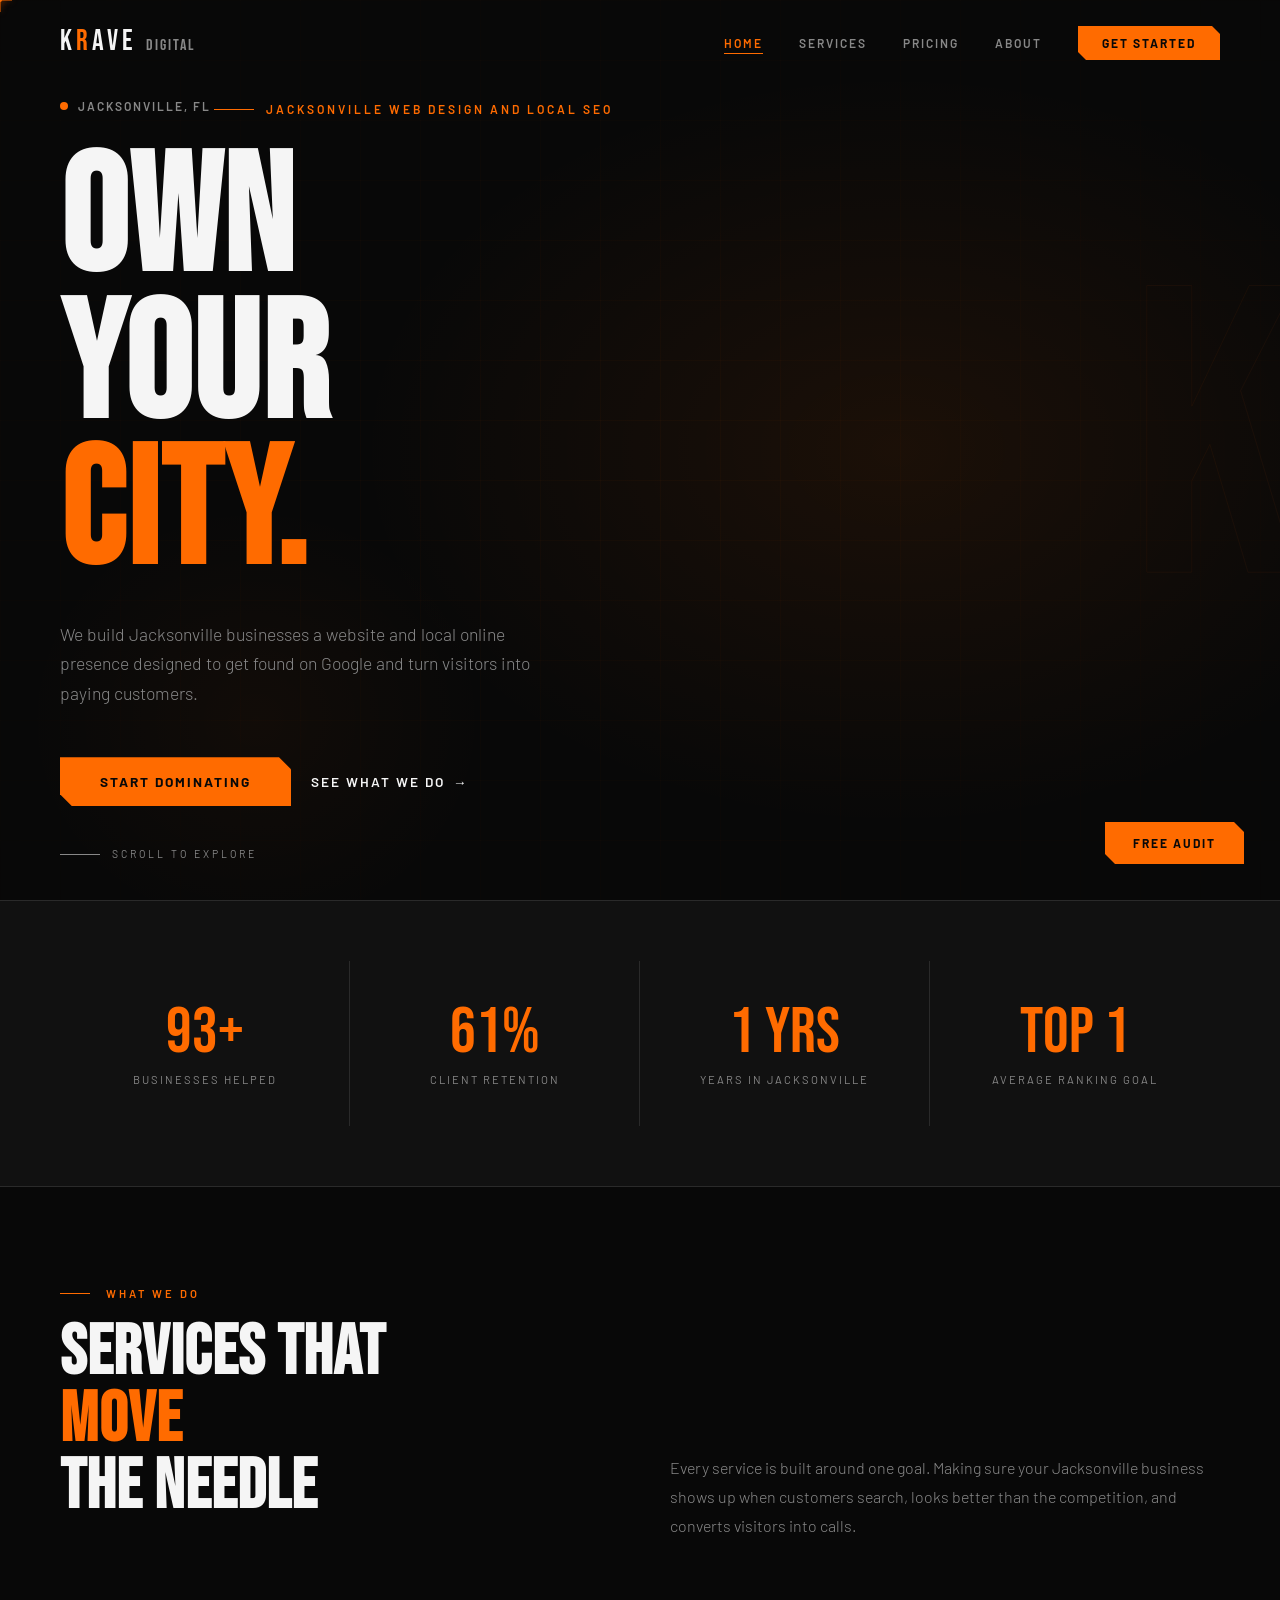
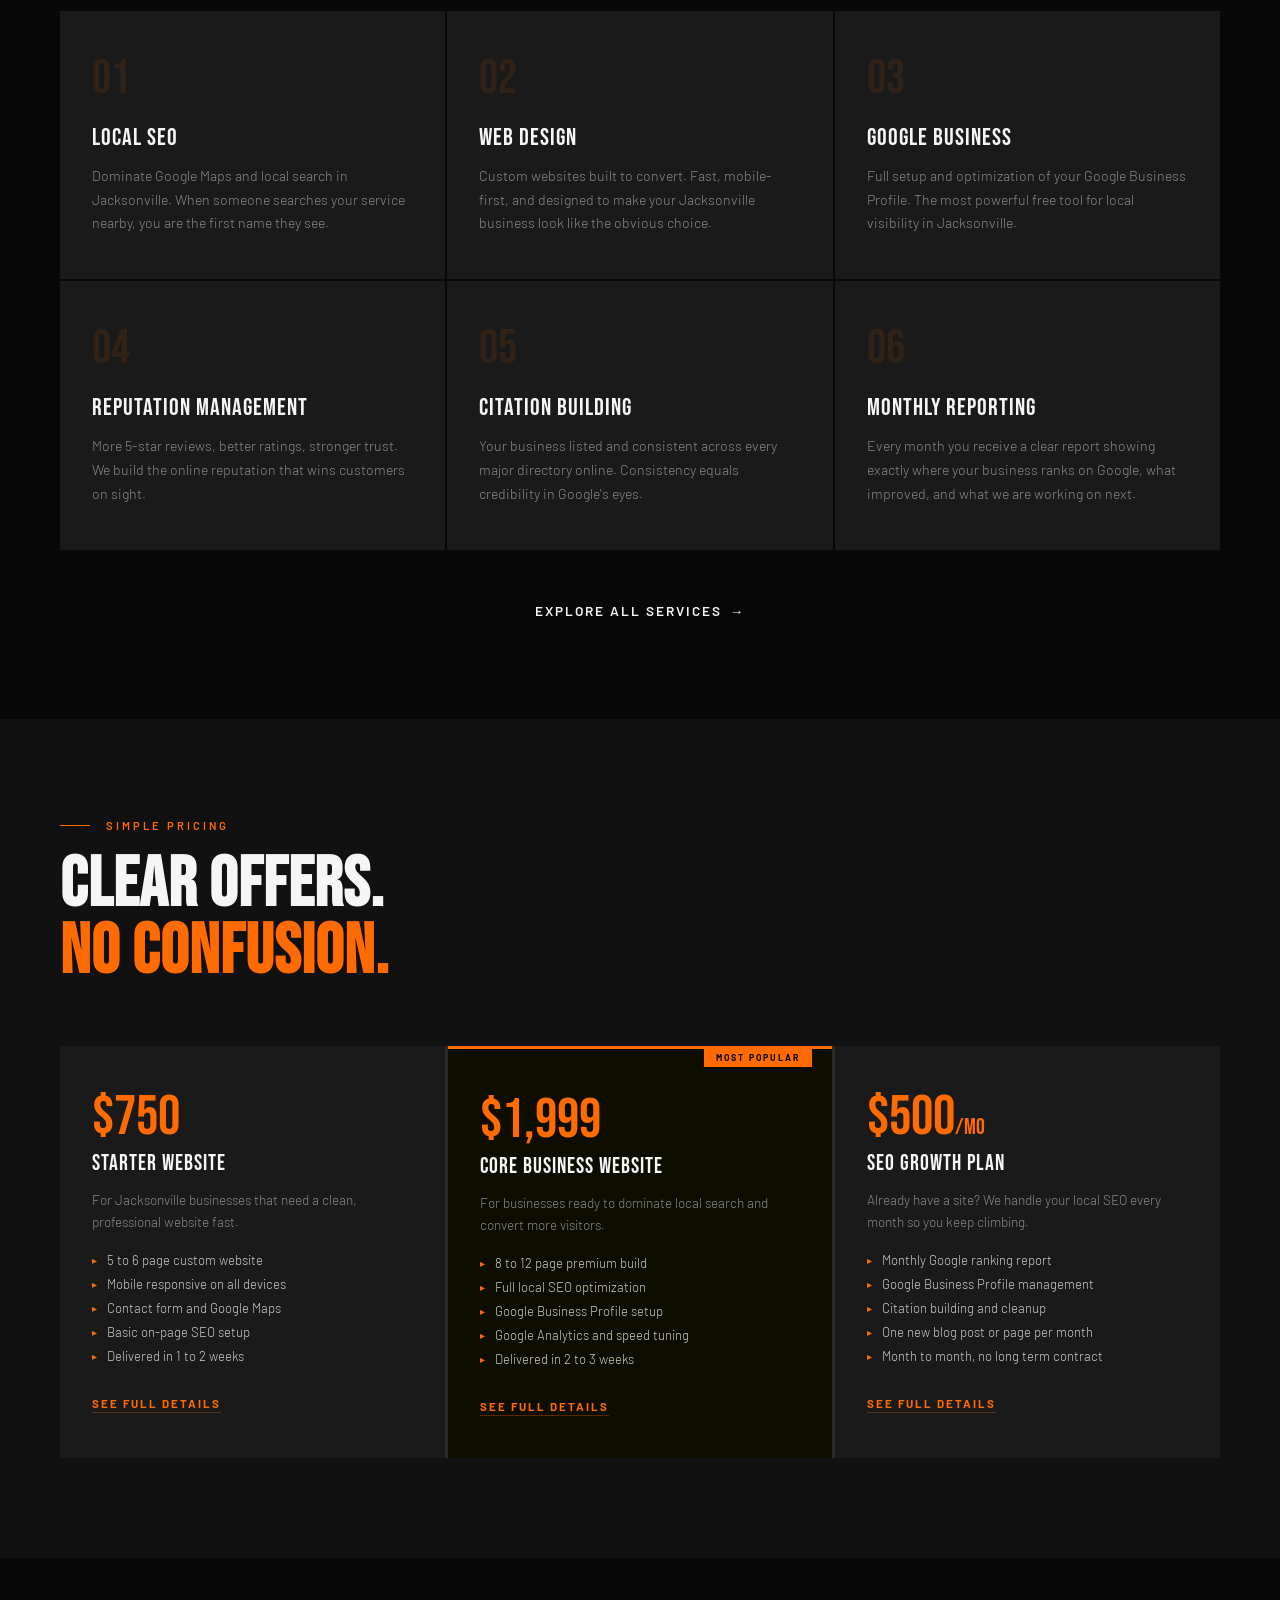
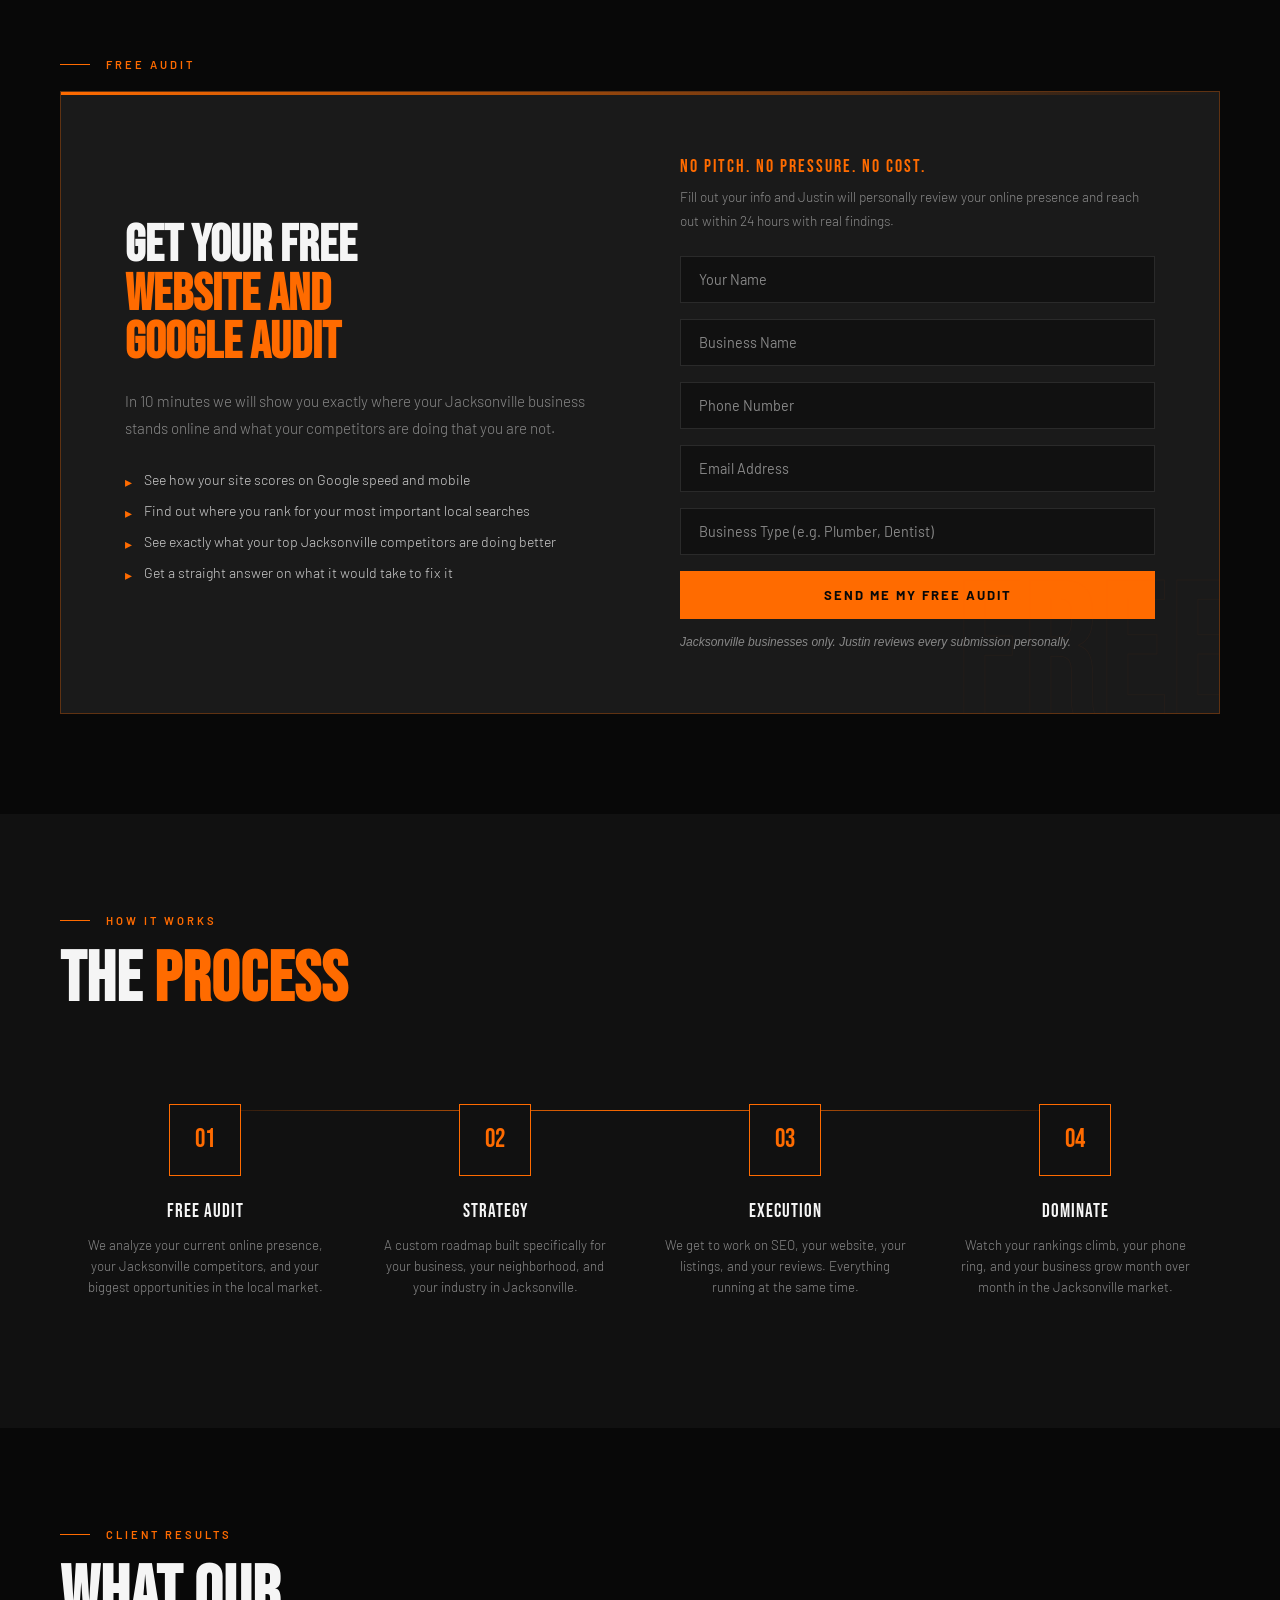
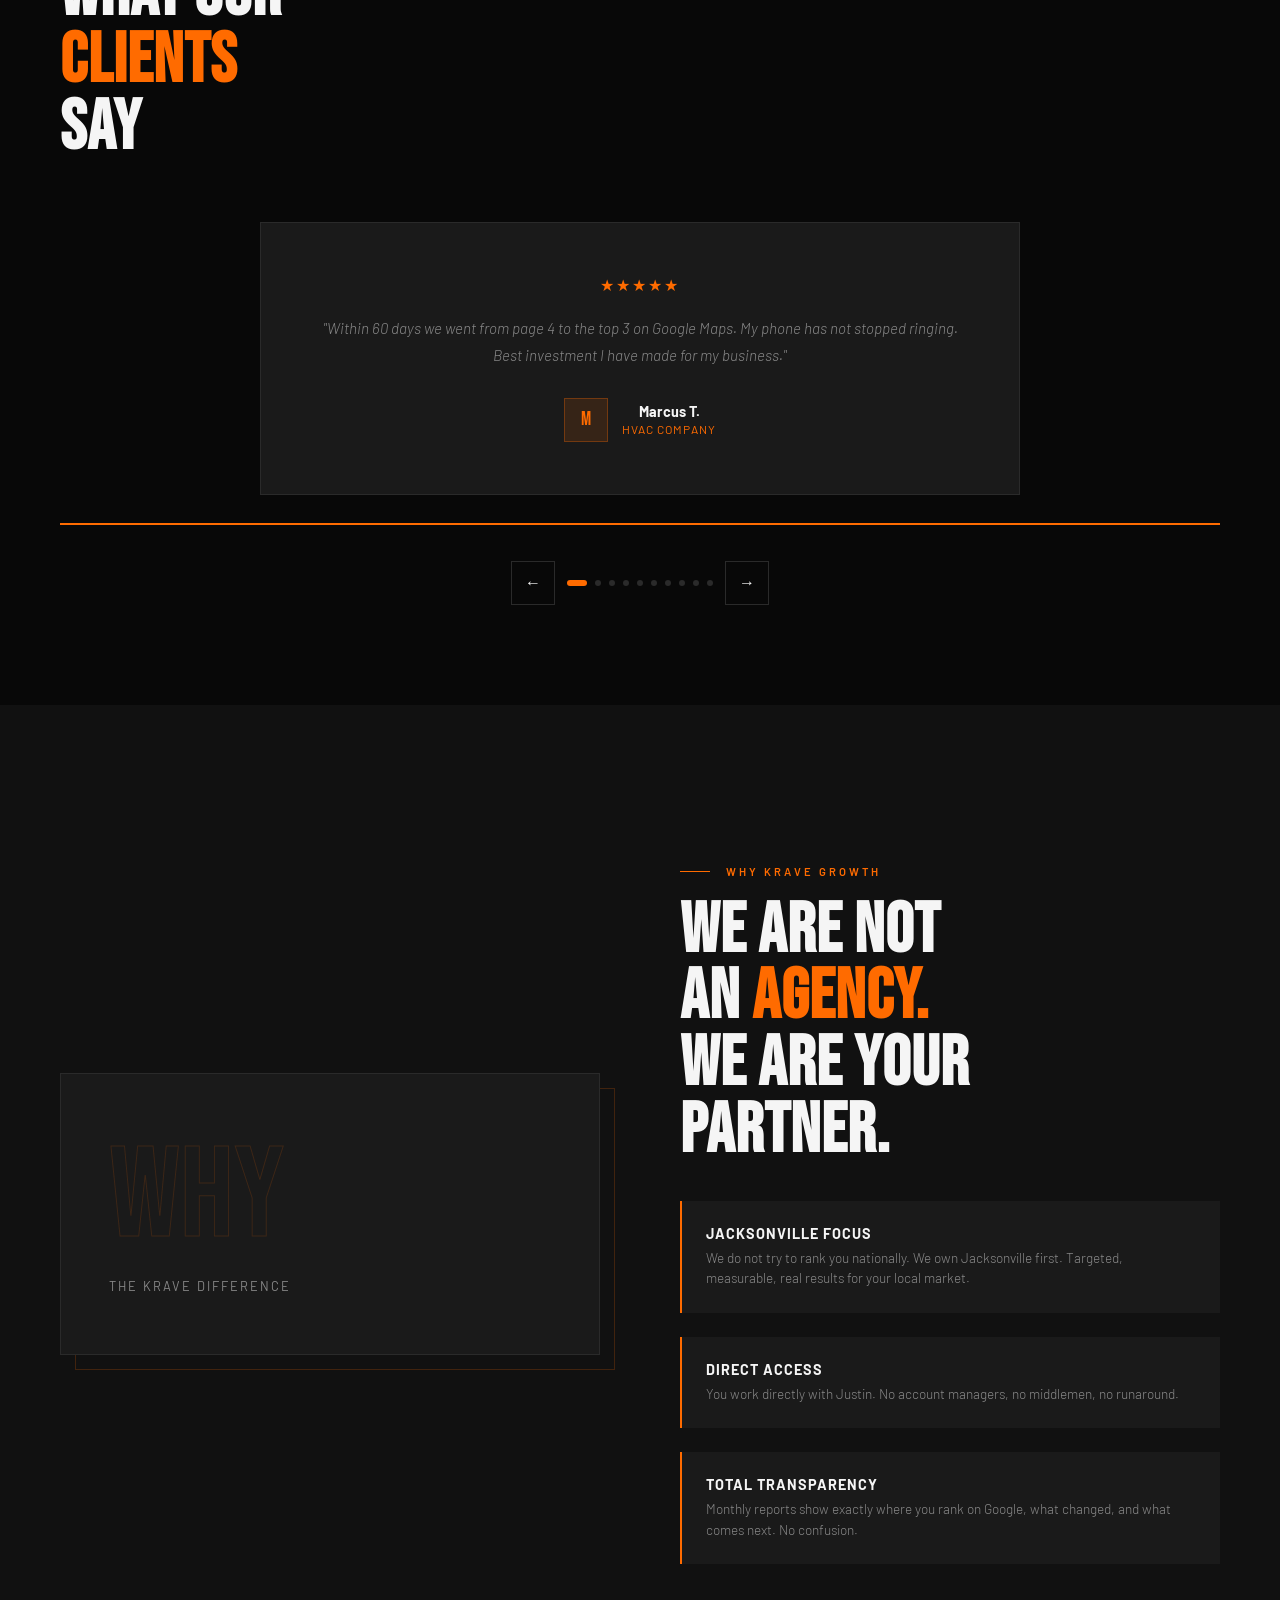
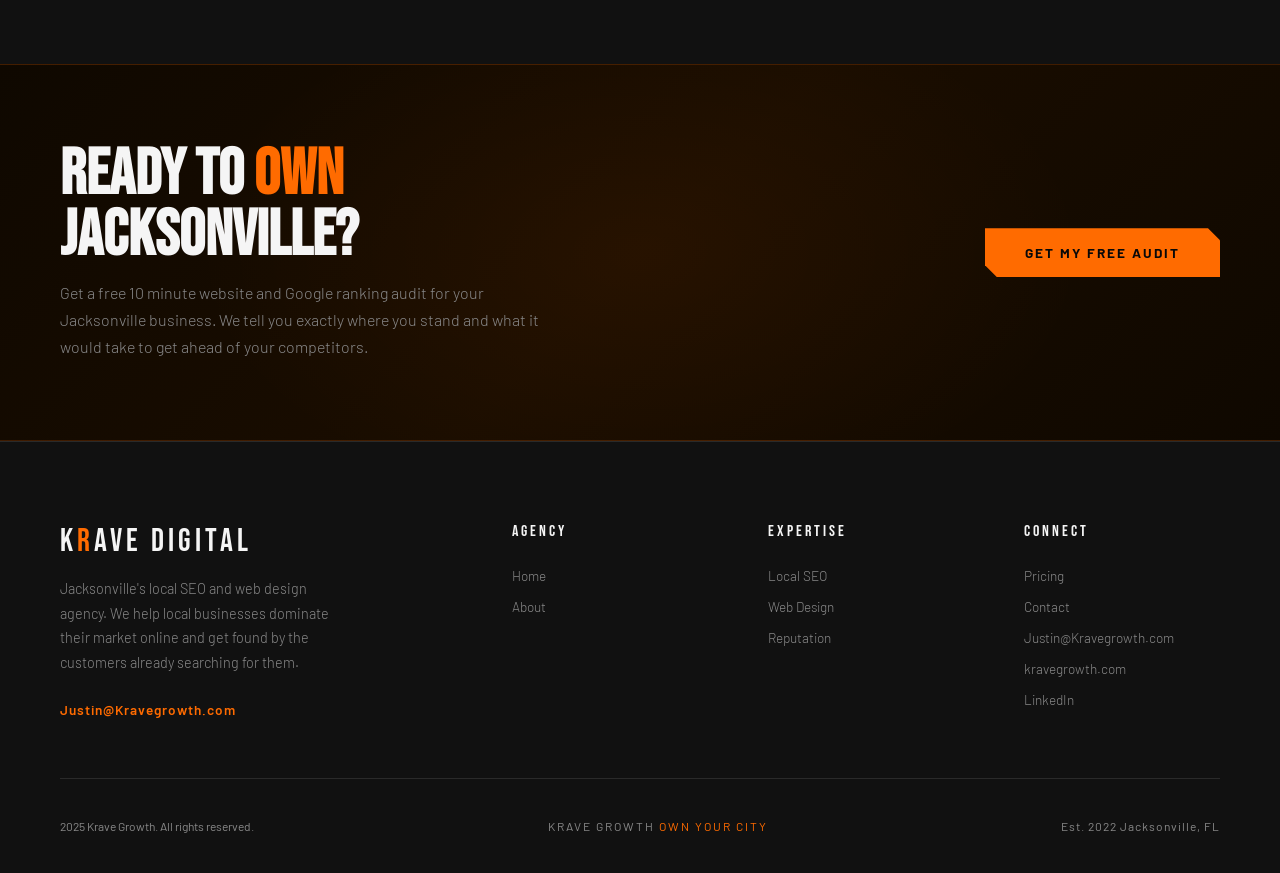
==== commit 95608cf8: "Add files via upload" ====
--- a/index.html
+++ b/index.html
@@ -58,15 +58,20 @@
 .process-desc { font-size:.83rem; color:var(--gray); line-height:1.6; font-weight:300; }
 
 #testimonials { background:var(--black); }
-.carousel-wrap { position:relative; overflow:hidden; margin-top:60px; }
-.carousel-track { display:flex; transition:transform .6s cubic-bezier(.25,.46,.45,.94); }
-.carousel-slide { min-width:calc(33.333% - 16px); margin-right:24px; flex-shrink:0; }
-.carousel-controls { display:flex; justify-content:center; gap:12px; margin-top:40px; align-items:center; }
-.carousel-btn { width:44px; height:44px; border:1px solid var(--gray-light); background:transparent; color:var(--white); font-size:1rem; cursor:none; transition:all .3s; display:flex; align-items:center; justify-content:center; }
+.carousel-wrap { position:relative; margin-top:60px; max-width:760px; margin-left:auto; margin-right:auto; }
+.carousel-track { position:relative; min-height:220px; }
+.carousel-slide { position:absolute; inset:0; opacity:0; transition:opacity .8s ease; pointer-events:none; }
+.carousel-slide.active { opacity:1; pointer-events:auto; position:relative; }
+.carousel-controls { display:flex; justify-content:center; gap:12px; margin-top:36px; align-items:center; }
+.carousel-btn { width:44px; height:44px; border:1px solid var(--gray-light); background:transparent; color:var(--white); font-size:1rem; cursor:none; transition:all .3s; display:flex; align-items:center; justify-content:center; flex-shrink:0; }
 .carousel-btn:hover { border-color:var(--orange); color:var(--orange); }
-.carousel-dots { display:flex; gap:8px; }
+.carousel-dots { display:flex; gap:8px; flex-wrap:wrap; justify-content:center; }
 .carousel-dot { width:6px; height:6px; background:var(--gray-light); border-radius:50%; cursor:none; transition:all .3s; }
 .carousel-dot.active { background:var(--orange); width:20px; border-radius:3px; }
+.testimonial-card { text-align:center; padding:52px 60px; }
+.testimonial-author { justify-content:center; }
+.carousel-progress { width:100%; height:2px; background:var(--gray-light); margin-top:28px; overflow:hidden; }
+.carousel-progress-bar { height:100%; background:var(--orange); width:0%; transition:width 10s linear; }
 
 #why { background:var(--black-2); }
 .why-grid { display:grid; grid-template-columns:1fr 1fr; gap:80px; align-items:center; margin-top:60px; }
@@ -102,8 +107,50 @@
   .why-grid{grid-template-columns:1fr; gap:40px;}
   .why-box{padding:40px 28px;}
   .why-big{font-size:5rem;}
-  .carousel-slide{min-width:100%; margin-right:0;}
   .carousel-controls{margin-top:24px;}
+  .testimonial-card{padding:36px 24px;}
+  .carousel-wrap{max-width:100%;}
+}
+
+/* PACKAGES SNAPSHOT */
+#packages-snap { background:var(--black-2); }
+.snap-grid { display:grid; grid-template-columns:repeat(3,1fr); gap:3px; margin-top:60px; background:var(--gray-light); }
+.snap-card { background:var(--black-3); padding:44px 32px; position:relative; transition:all .4s; }
+.snap-card:hover { background:#1e1e1e; transform:translateY(-4px); }
+.snap-card.snap-featured { background:#0d0d00; border-top:3px solid var(--orange); }
+.snap-card.snap-featured::before { content:'MOST POPULAR'; position:absolute; top:-1px; right:20px; background:var(--orange); color:var(--black); font-size:.55rem; font-weight:700; letter-spacing:2px; padding:4px 12px; }
+.snap-price { font-family:'Bebas Neue',sans-serif; font-size:3.5rem; color:var(--orange); line-height:1; margin-bottom:4px; }
+.snap-name { font-family:'Bebas Neue',sans-serif; font-size:1.4rem; letter-spacing:1px; margin-bottom:12px; }
+.snap-desc { font-size:.85rem; color:var(--gray); font-weight:300; line-height:1.6; margin-bottom:20px; }
+.snap-features { list-style:none; display:flex; flex-direction:column; gap:8px; margin-bottom:28px; }
+.snap-features li { font-size:.82rem; color:#ccc; display:flex; gap:10px; font-weight:300; }
+.snap-features li::before { content:'▸'; color:var(--orange); font-size:.65rem; flex-shrink:0; margin-top:2px; }
+.snap-link { font-size:.72rem; letter-spacing:2px; text-transform:uppercase; color:var(--orange); font-weight:700; text-decoration:none; border-bottom:1px solid rgba(255,107,0,0.3); padding-bottom:2px; transition:all .3s; }
+.snap-link:hover { border-color:var(--orange); }
+
+/* LEAD CAPTURE */
+#lead-capture { background:var(--black); }
+.audit-box { background:var(--black-3); border:1px solid rgba(255,107,0,0.3); padding:64px; display:grid; grid-template-columns:1fr 1fr; gap:80px; align-items:center; position:relative; overflow:hidden; }
+.audit-box::before { content:''; position:absolute; top:0; left:0; right:0; height:3px; background:linear-gradient(90deg,var(--orange),transparent); }
+.audit-ghost { position:absolute; right:-20px; bottom:-40px; font-family:'Bebas Neue',sans-serif; font-size:12rem; color:transparent; -webkit-text-stroke:1px rgba(255,107,0,0.04); line-height:1; pointer-events:none; }
+.audit-title { font-family:'Bebas Neue',sans-serif; font-size:clamp(2.5rem,4vw,3.8rem); line-height:.95; margin-bottom:20px; }
+.audit-title span { color:var(--orange); }
+.audit-body { font-size:.95rem; color:var(--gray); font-weight:300; line-height:1.8; margin-bottom:28px; }
+.audit-points { list-style:none; display:flex; flex-direction:column; gap:12px; }
+.audit-points li { display:flex; gap:12px; align-items:flex-start; font-size:.88rem; color:#ccc; font-weight:300; }
+.audit-points li::before { content:'▸'; color:var(--orange); flex-shrink:0; margin-top:2px; }
+.audit-form { display:flex; flex-direction:column; gap:16px; }
+.audit-input { background:var(--black-2); border:1px solid var(--gray-light); padding:14px 18px; font-family:'Barlow',sans-serif; font-size:.9rem; color:var(--white); transition:border-color .3s; outline:none; }
+.audit-input:focus { border-color:var(--orange); }
+.audit-input::placeholder { color:var(--gray); }
+.audit-submit { background:var(--orange); color:var(--black); padding:16px; font-family:'Barlow',sans-serif; font-weight:700; font-size:.82rem; letter-spacing:2px; text-transform:uppercase; border:none; cursor:none; transition:all .3s; }
+.audit-submit:hover { background:#ff8533; }
+.audit-note { font-size:.75rem; color:var(--gray); font-style:italic; }
+
+@media(max-width:768px){
+  .snap-grid { grid-template-columns:1fr; }
+  .audit-box { grid-template-columns:1fr; gap:40px; padding:36px 24px; }
+  .audit-ghost { display:none; }
 }
 </style>
 </head>
@@ -125,7 +172,7 @@
   </ul>
 </nav>
 
-<a href="contact.html" class="float-cta">Free Audit</a>
+<a href="#lead-capture" class="float-cta">Free Audit</a>
 
 <section id="hero">
   <div class="hero-bg"></div>
@@ -138,14 +185,14 @@
     </div>
     <div class="hero-eyebrow">
       <div class="hero-eyebrow-line"></div>
-      <span>Local SEO and Web Development</span>
+      <span>Jacksonville Web Design and Local SEO</span>
     </div>
     <h1 class="hero-title">
       OWN<br>
       YOUR<br>
       <span class="accent">CITY.</span>
     </h1>
-    <p class="hero-sub">We put Jacksonville businesses at the top of search results and build the websites that turn visitors into customers.</p>
+    <p class="hero-sub">We build Jacksonville businesses a website and local online presence designed to get found on Google and turn visitors into paying customers.</p>
     <div class="hero-actions">
       <a href="contact.html" class="btn-primary">Start Dominating</a>
       <a href="services.html" class="btn-ghost">See What We Do</a>
@@ -184,7 +231,7 @@
       <div class="section-label reveal"><div class="section-label-line"></div><span>What We Do</span></div>
       <h2 class="section-title reveal">SERVICES THAT<br><span style="color:var(--orange)">MOVE</span><br>THE NEEDLE</h2>
     </div>
-    <p class="services-intro reveal">Every service we offer is built around one goal. Making sure people in Jacksonville find your business first, choose your business first, and come back to your business first.</p>
+    <p class="services-intro reveal">Every service is built around one goal. Making sure your Jacksonville business shows up when customers search, looks better than the competition, and converts visitors into calls.</p>
   </div>
   <div class="services-grid reveal">
     <div class="service-card">
@@ -220,6 +267,91 @@
   </div>
   <div class="services-more reveal">
     <a href="services.html" class="btn-ghost">Explore All Services</a>
+  </div>
+</section>
+
+
+<!-- PACKAGES SNAPSHOT -->
+<section id="packages-snap">
+  <div class="section-label reveal"><div class="section-label-line"></div><span>Simple Pricing</span></div>
+  <h2 class="section-title reveal">CLEAR OFFERS.<br><span style="color:var(--orange)">NO CONFUSION.</span></h2>
+  <div class="snap-grid reveal">
+    <div class="snap-card">
+      <div class="snap-price">$750</div>
+      <div class="snap-name">Starter Website</div>
+      <p class="snap-desc">For Jacksonville businesses that need a clean, professional website fast.</p>
+      <ul class="snap-features">
+        <li>5 to 6 page custom website</li>
+        <li>Mobile responsive on all devices</li>
+        <li>Contact form and Google Maps</li>
+        <li>Basic on-page SEO setup</li>
+        <li>Delivered in 1 to 2 weeks</li>
+      </ul>
+      <a href="pricing.html" class="snap-link">See full details</a>
+    </div>
+    <div class="snap-card snap-featured">
+      <div class="snap-price">$1,999</div>
+      <div class="snap-name">Core Business Website</div>
+      <p class="snap-desc">For businesses ready to dominate local search and convert more visitors.</p>
+      <ul class="snap-features">
+        <li>8 to 12 page premium build</li>
+        <li>Full local SEO optimization</li>
+        <li>Google Business Profile setup</li>
+        <li>Google Analytics and speed tuning</li>
+        <li>Delivered in 2 to 3 weeks</li>
+      </ul>
+      <a href="pricing.html" class="snap-link">See full details</a>
+    </div>
+    <div class="snap-card">
+      <div class="snap-price">$500<span style="font-size:1.4rem">/mo</span></div>
+      <div class="snap-name">SEO Growth Plan</div>
+      <p class="snap-desc">Already have a site? We handle your local SEO every month so you keep climbing.</p>
+      <ul class="snap-features">
+        <li>Monthly Google ranking report</li>
+        <li>Google Business Profile management</li>
+        <li>Citation building and cleanup</li>
+        <li>One new blog post or page per month</li>
+        <li>Month to month, no long term contract</li>
+      </ul>
+      <a href="pricing.html" class="snap-link">See full details</a>
+    </div>
+  </div>
+</section>
+
+<!-- FREE AUDIT LEAD CAPTURE -->
+<section id="lead-capture">
+  <div class="section-label reveal"><div class="section-label-line"></div><span>Free Audit</span></div>
+  <div class="audit-box reveal">
+    <div class="audit-ghost">FREE</div>
+    <div>
+      <h2 class="audit-title">GET YOUR FREE<br><span>WEBSITE AND<br>GOOGLE AUDIT</span></h2>
+      <p class="audit-body">In 10 minutes we will show you exactly where your Jacksonville business stands online and what your competitors are doing that you are not.</p>
+      <ul class="audit-points">
+        <li>See how your site scores on Google speed and mobile</li>
+        <li>Find out where you rank for your most important local searches</li>
+        <li>See exactly what your top Jacksonville competitors are doing better</li>
+        <li>Get a straight answer on what it would take to fix it</li>
+      </ul>
+    </div>
+    <div>
+      <div style="margin-bottom:24px;">
+        <div style="font-family:'Bebas Neue',sans-serif;font-size:1.1rem;letter-spacing:2px;color:var(--orange);margin-bottom:8px;">No pitch. No pressure. No cost.</div>
+        <div style="font-size:.85rem;color:var(--gray);font-weight:300;line-height:1.7;">Fill out your info and Justin will personally review your online presence and reach out within 24 hours with real findings.</div>
+      </div>
+      <form class="audit-form" id="auditForm" onsubmit="submitAudit(event)">
+        <input class="audit-input" type="text" placeholder="Your Name" required>
+        <input class="audit-input" type="text" placeholder="Business Name" required>
+        <input class="audit-input" type="tel" placeholder="Phone Number" required>
+        <input class="audit-input" type="email" placeholder="Email Address" required>
+        <input class="audit-input" type="text" placeholder="Business Type (e.g. Plumber, Dentist)">
+        <button class="audit-submit" type="submit">Send Me My Free Audit</button>
+        <p class="audit-note">Jacksonville businesses only. Justin reviews every submission personally.</p>
+      </form>
+      <div id="auditSuccess" style="display:none;background:rgba(255,107,0,0.08);border:1px solid rgba(255,107,0,0.3);padding:28px;text-align:center;">
+        <div style="font-family:'Bebas Neue',sans-serif;font-size:1.6rem;color:var(--orange);margin-bottom:8px;">YOU ARE ON THE LIST</div>
+        <div style="font-size:.9rem;color:var(--gray);font-weight:300;line-height:1.7;">Justin will personally review your site and reach out within 24 hours. Check your email.</div>
+      </div>
+    </div>
   </div>
 </section>
 
@@ -327,6 +459,7 @@
       </div>
     </div>
   </div>
+  <div class="carousel-progress"><div class="carousel-progress-bar" id="progressBar"></div></div>
   <div class="carousel-controls">
     <button class="carousel-btn" id="prevBtn">&#8592;</button>
     <div class="carousel-dots" id="carouselDots"></div>
@@ -363,7 +496,7 @@
 <div class="cta-band reveal">
   <div class="cta-band-text">
     <h2 class="cta-band-title">READY TO <span>OWN</span><br>JACKSONVILLE?</h2>
-    <p class="cta-band-sub">Get a free look at your current online presence. No pitch, no pressure. Just real insight into where you stand and how to get ahead.</p>
+    <p class="cta-band-sub">Get a free 10 minute website and Google ranking audit for your Jacksonville business. We tell you exactly where you stand and what it would take to get ahead of your competitors.</p>
   </div>
   <div class="cta-band-action">
     <a href="contact.html" class="btn-primary">Get My Free Audit</a>
@@ -419,36 +552,63 @@
 </div>
 <script src="main.js"></script>
 <script>
-// CAROUSEL
+// TESTIMONIAL CAROUSEL — single card fade, 10s interval
 const track = document.getElementById('carouselTrack');
-const slides = track.querySelectorAll('.carousel-slide');
+const slides = Array.from(track.querySelectorAll('.carousel-slide'));
 const dotsContainer = document.getElementById('carouselDots');
-const total = slides.length;
-const visible = window.innerWidth < 768 ? 1 : 3;
+const progressBar = document.getElementById('progressBar');
 let current = 0;
 let autoTimer;
+let progressTimer;
+
+// Set first slide active
+slides[0].classList.add('active');
 
 // Build dots
-const totalDots = total - visible + 1;
-for(let i = 0; i < totalDots; i++){
+slides.forEach((_, i) => {
   const dot = document.createElement('div');
-  dot.className = 'carousel-dot' + (i===0?' active':'');
-  dot.addEventListener('click',()=>goTo(i));
+  dot.className = 'carousel-dot' + (i === 0 ? ' active' : '');
+  dot.addEventListener('click', () => { goTo(i); resetAuto(); });
   dotsContainer.appendChild(dot);
+});
+
+function goTo(index) {
+  slides[current].classList.remove('active');
+  dotsContainer.querySelectorAll('.carousel-dot').forEach((d,i) => d.classList.toggle('active', i === index));
+  current = (index + slides.length) % slides.length;
+  slides[current].classList.add('active');
+  resetProgress();
 }
 
-function goTo(index){
-  current = Math.max(0, Math.min(index, totalDots-1));
-  const slideWidth = slides[0].offsetWidth + 24;
-  track.style.transform = `translateX(-${current * slideWidth}px)`;
-  dotsContainer.querySelectorAll('.carousel-dot').forEach((d,i)=>d.classList.toggle('active',i===current));
+function resetProgress() {
+  progressBar.style.transition = 'none';
+  progressBar.style.width = '0%';
+  requestAnimationFrame(() => {
+    requestAnimationFrame(() => {
+      progressBar.style.transition = 'width 10s linear';
+      progressBar.style.width = '100%';
+    });
+  });
 }
 
-document.getElementById('prevBtn').addEventListener('click',()=>{ goTo(current-1); resetAuto(); });
-document.getElementById('nextBtn').addEventListener('click',()=>{ goTo(current+1); resetAuto(); });
-
-function resetAuto(){ clearInterval(autoTimer); autoTimer = setInterval(()=>{ goTo(current >= totalDots-1 ? 0 : current+1); },4000); }
+function resetAuto() {
+  clearInterval(autoTimer);
+  autoTimer = setInterval(() => goTo(current + 1), 10000);
+}
+
+document.getElementById('prevBtn').addEventListener('click', () => { goTo(current - 1); resetAuto(); });
+document.getElementById('nextBtn').addEventListener('click', () => { goTo(current + 1); resetAuto(); });
+
 resetAuto();
+resetProgress();
+</script>
+
+<script>
+function submitAudit(e) {
+  e.preventDefault();
+  document.getElementById('auditForm').style.display = 'none';
+  document.getElementById('auditSuccess').style.display = 'block';
+}
 </script>
 </body>
 </html>
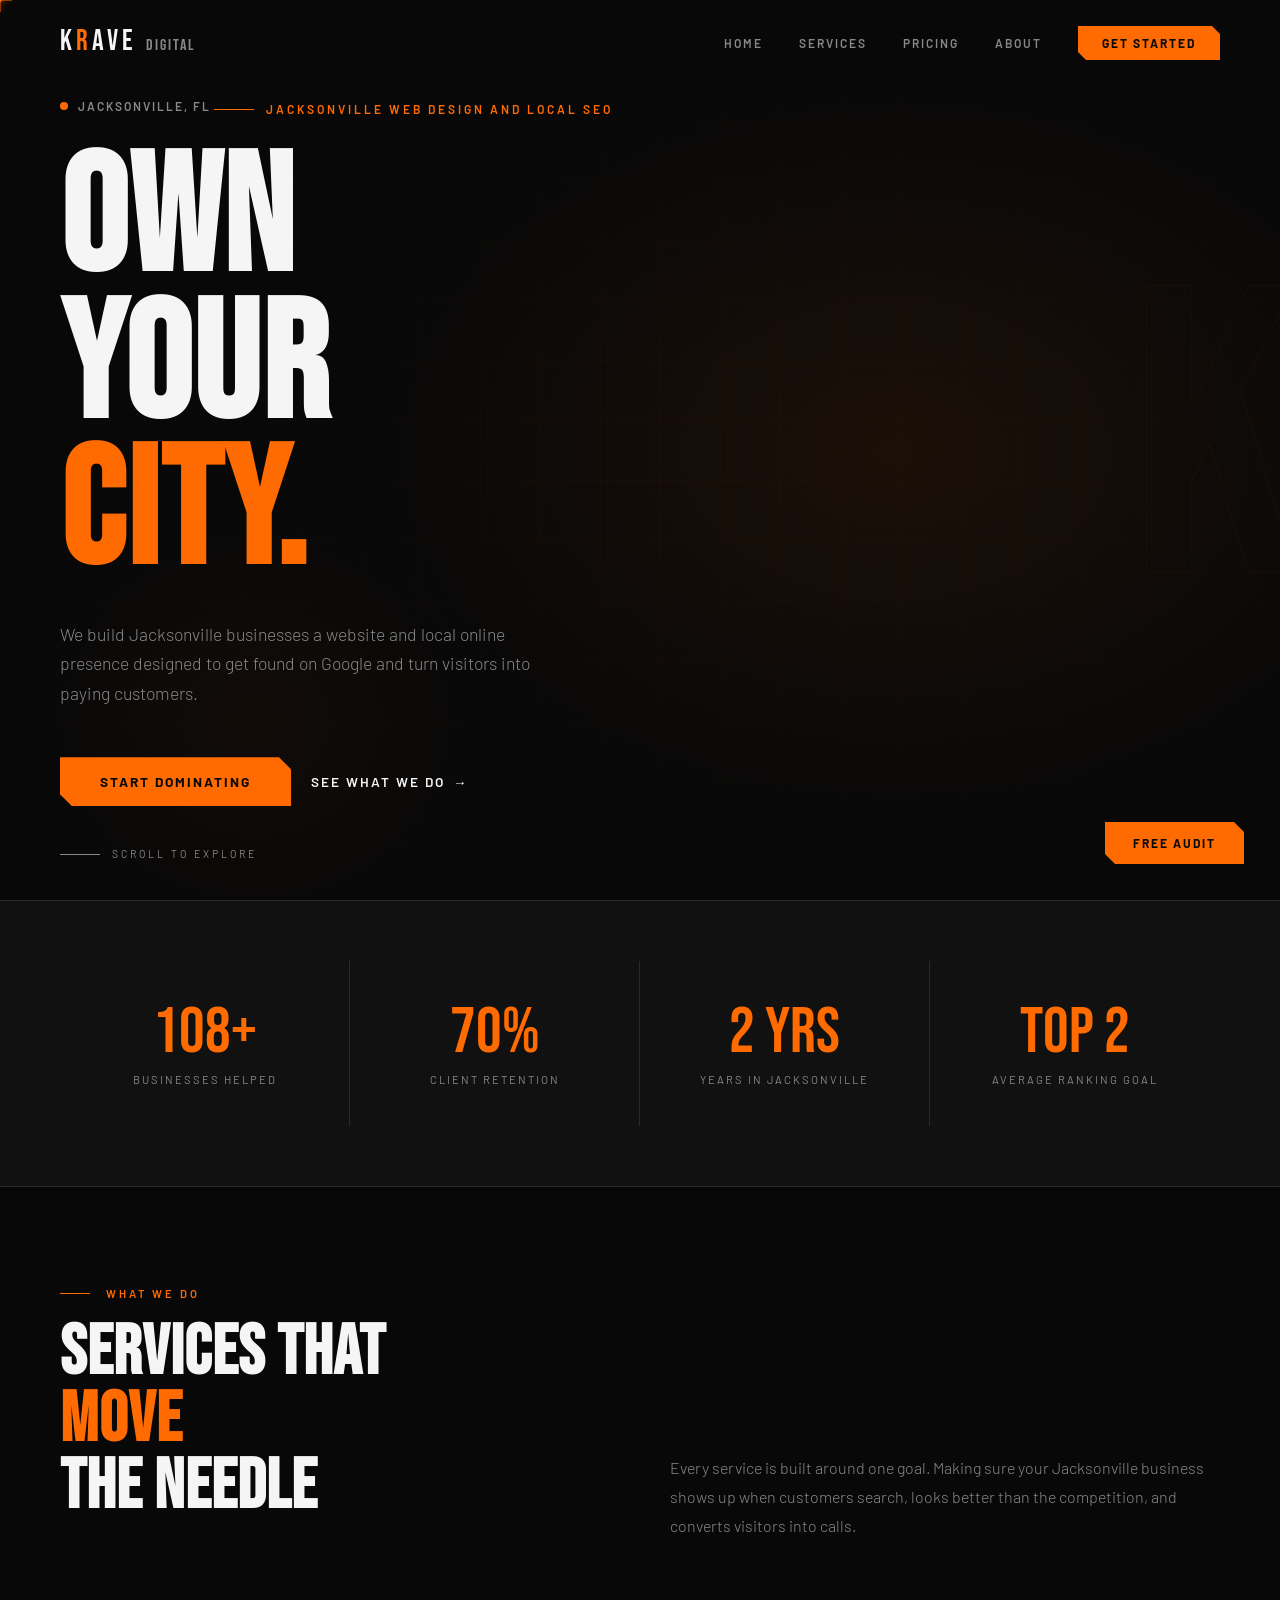
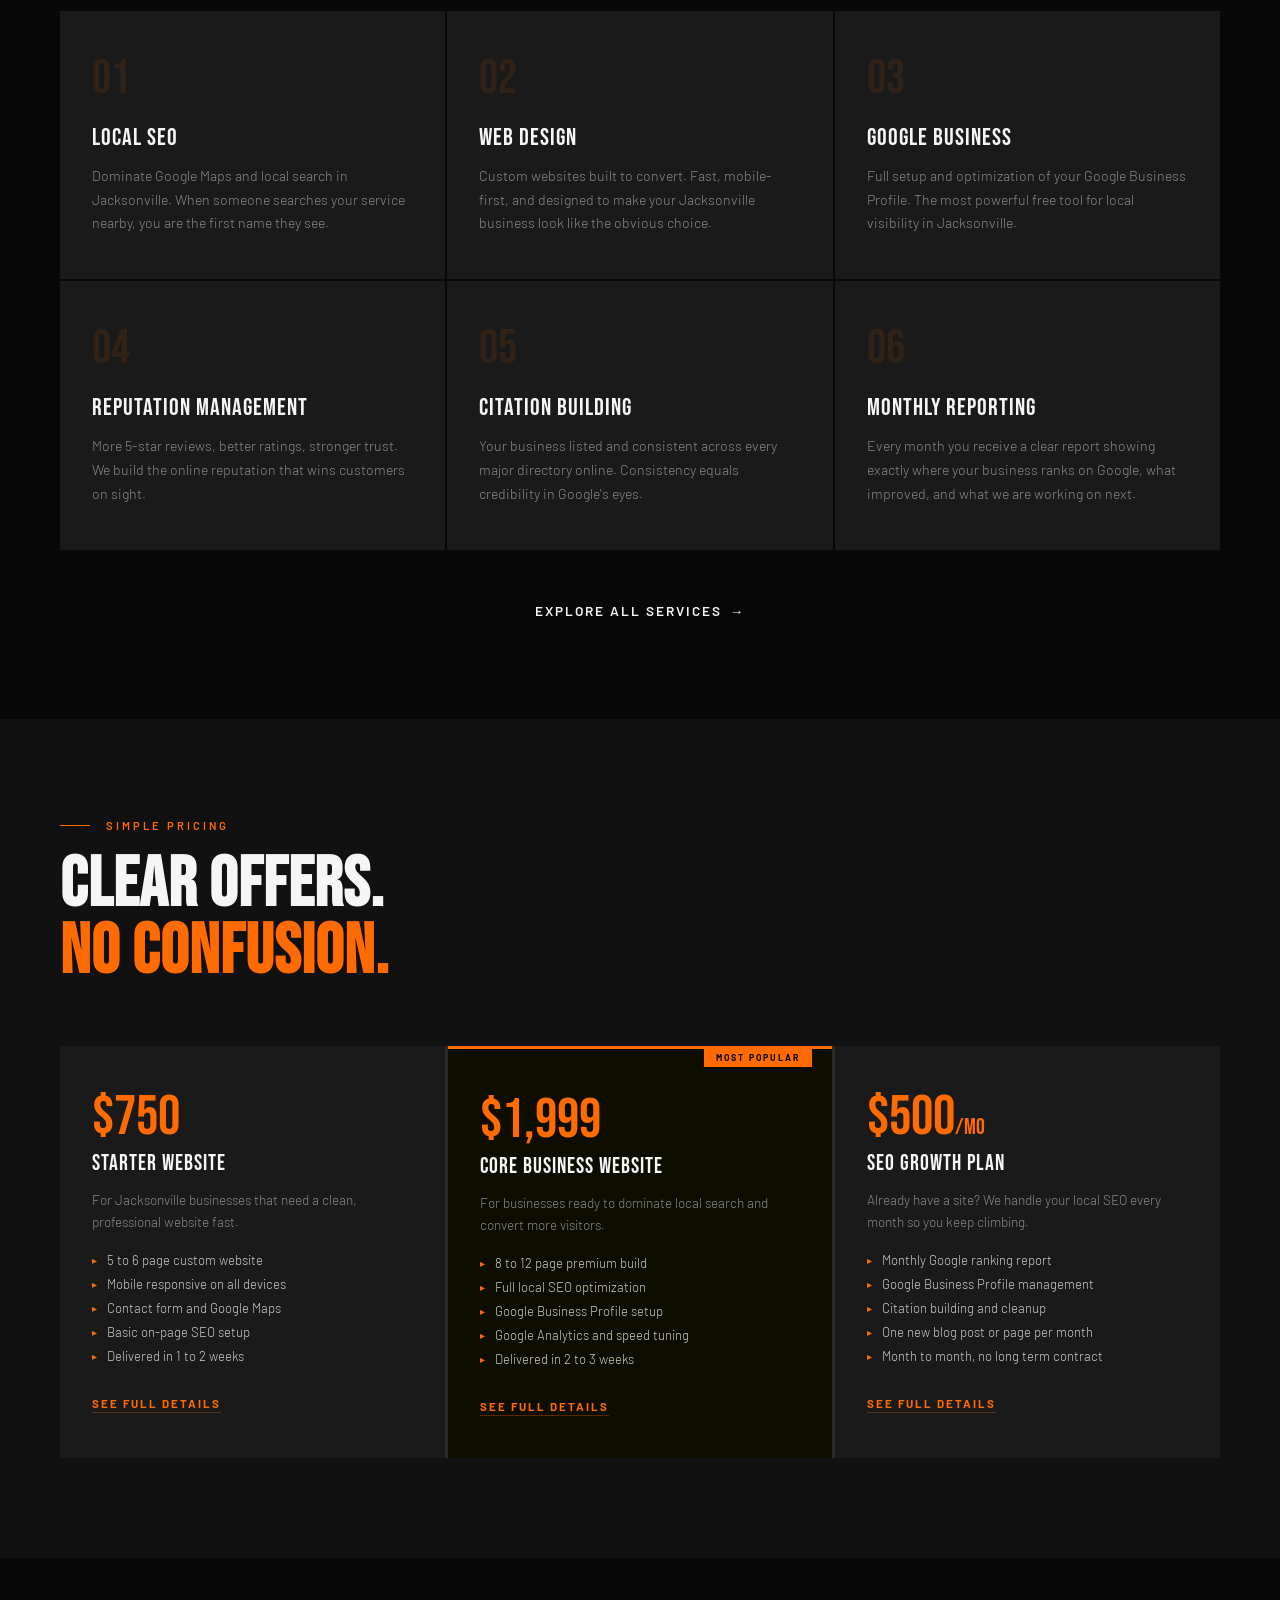
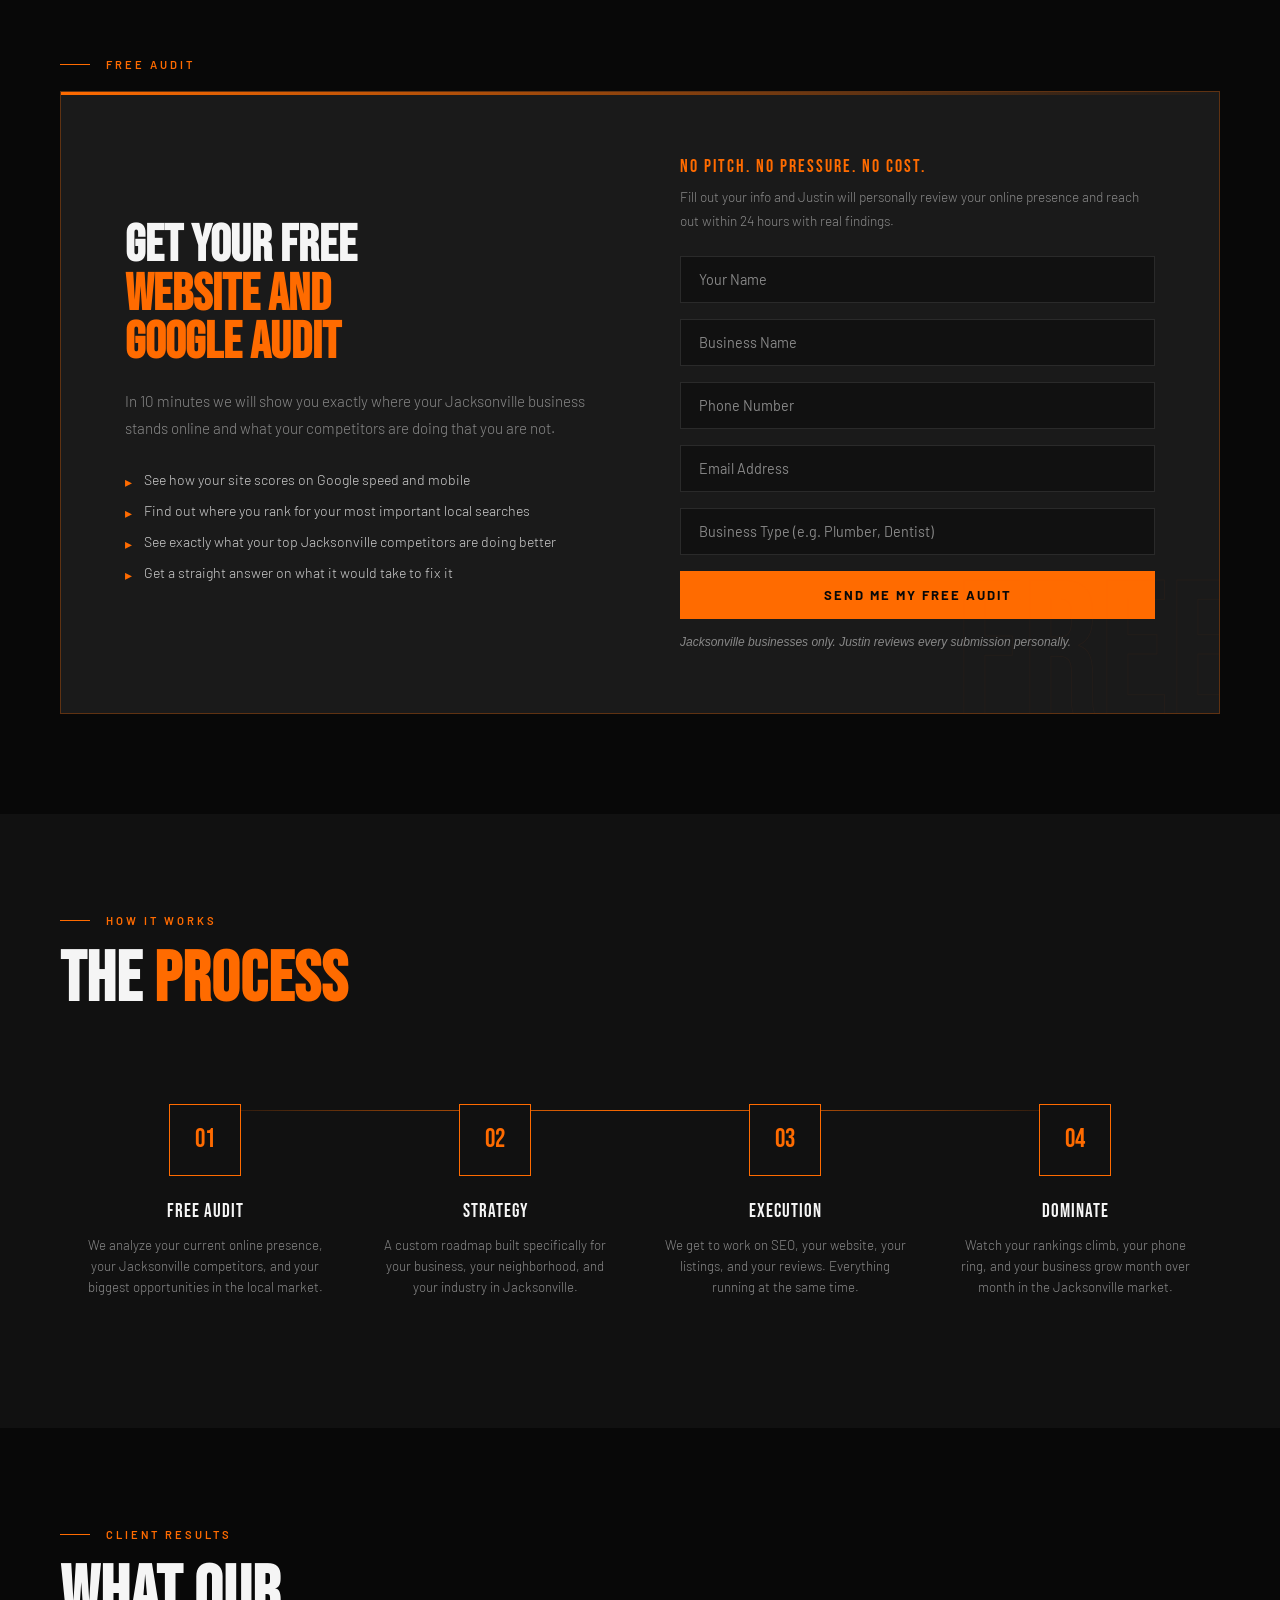
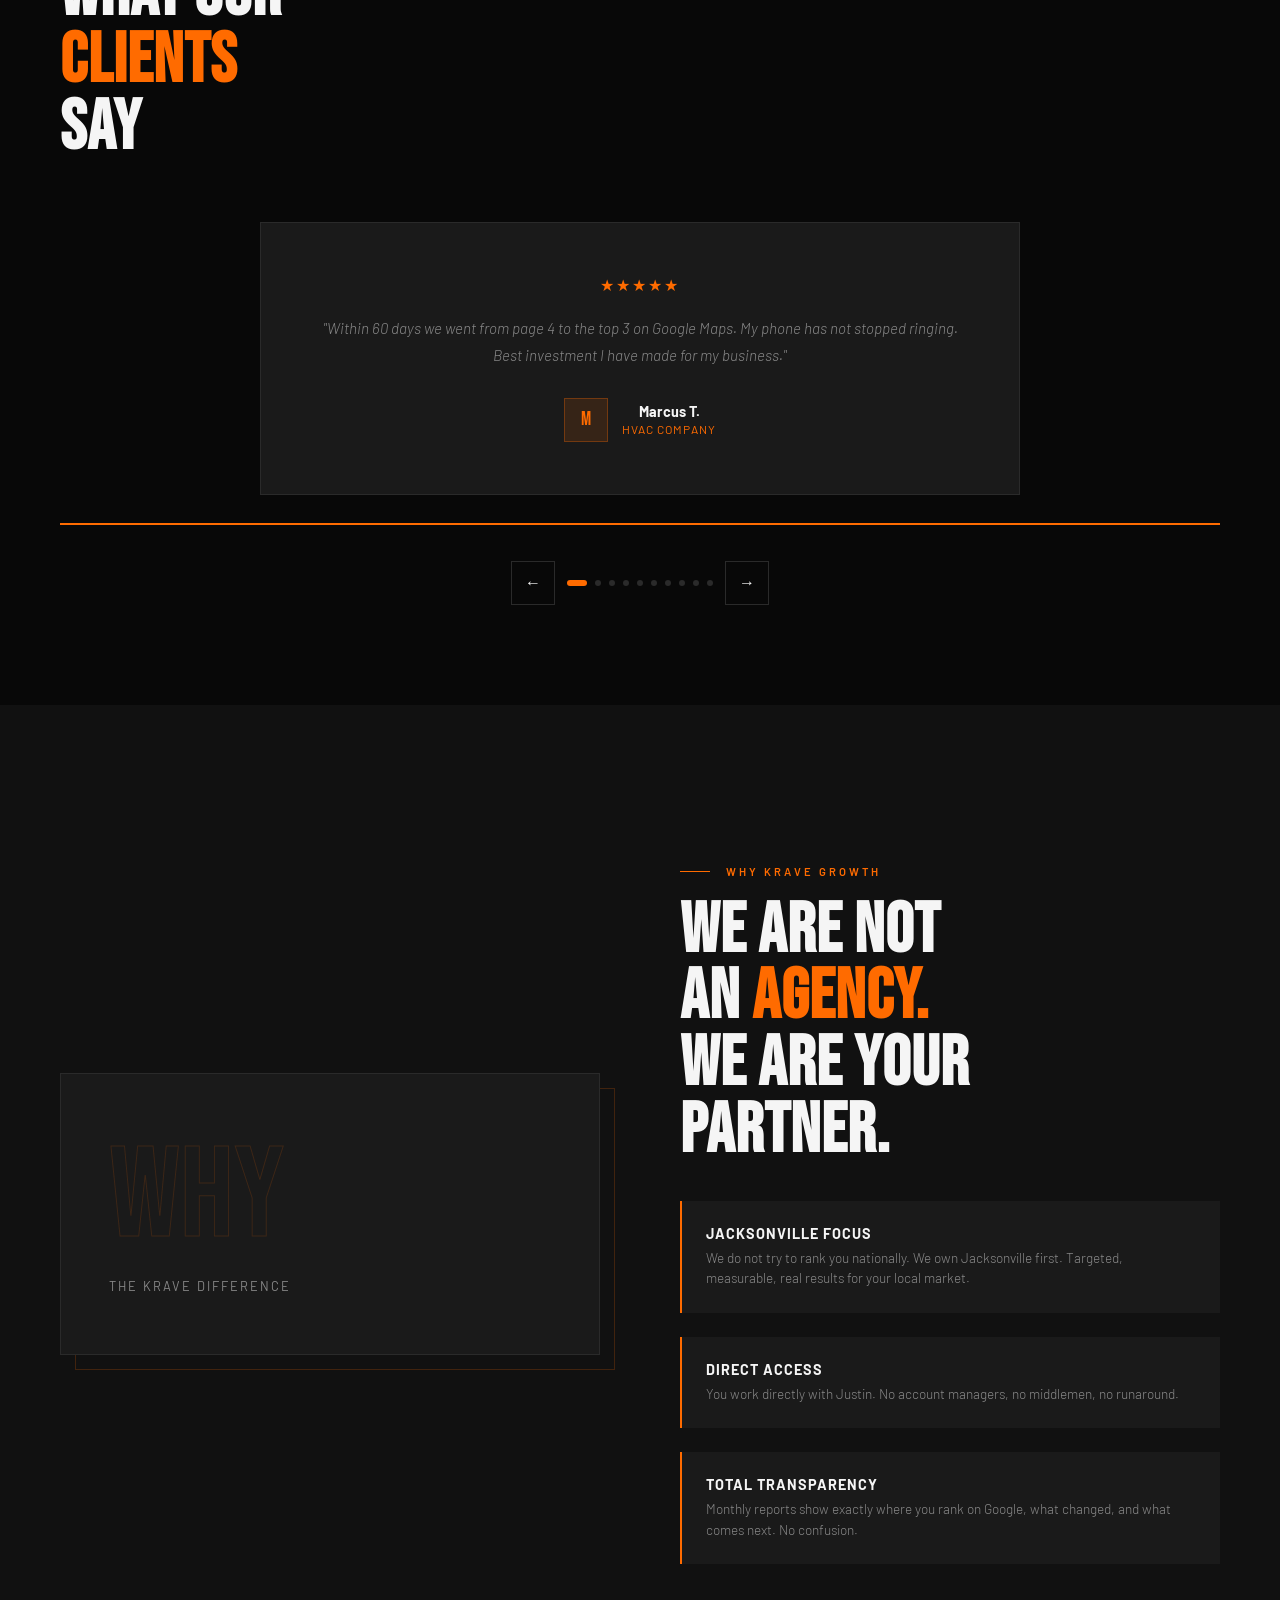
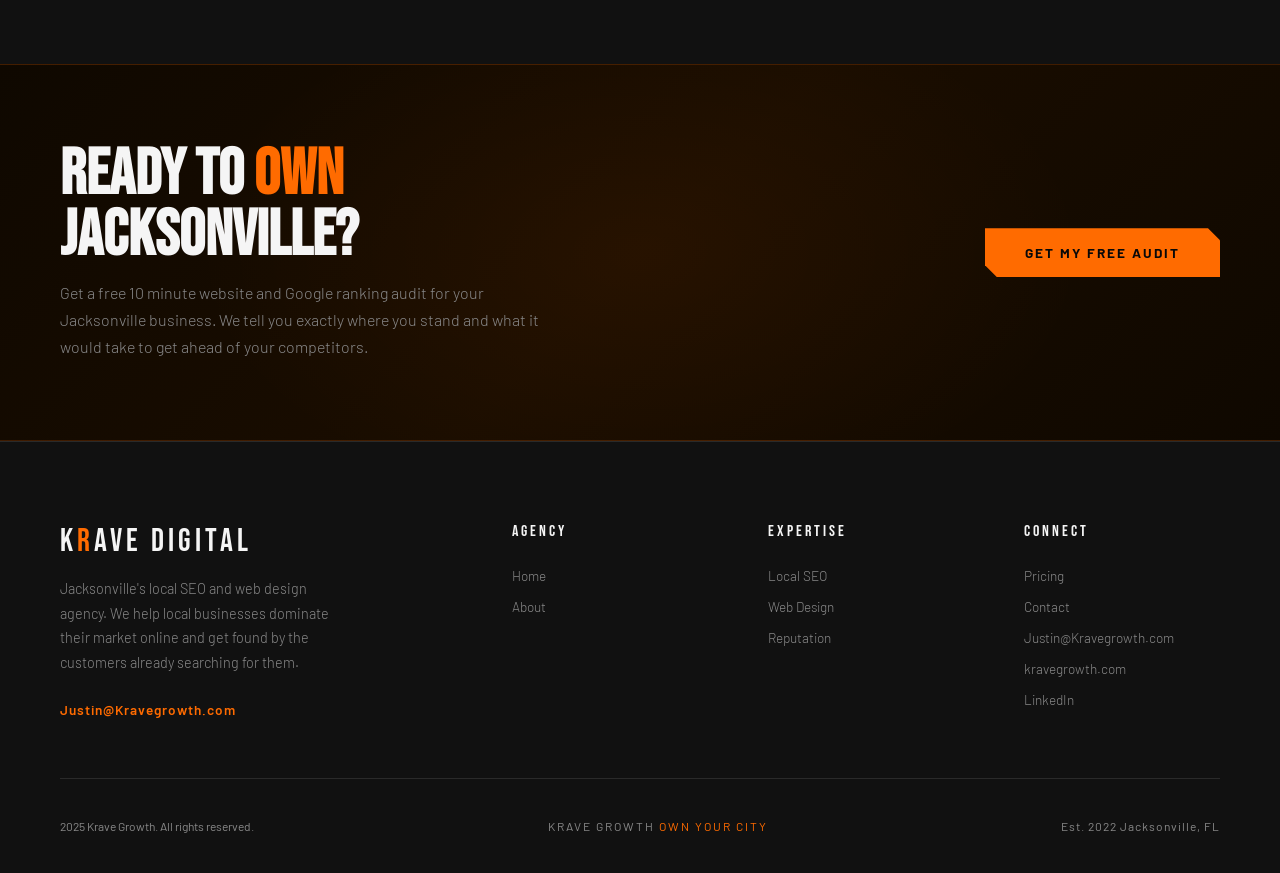
==== commit 95d54202: "Add files via upload" ====
--- a/index.html
+++ b/index.html
@@ -161,14 +161,14 @@
 <div class="cursor" id="cursor"></div>
 <div class="cursor-dot" id="cursorDot"></div>
 <nav>
-  <a href="index.html" class="nav-logo">K<span>R</span>AVE <span style="font-size:1rem;letter-spacing:2px;color:var(--gray)">DIGITAL</span></a>
+  <a href="/" class="nav-logo">K<span>R</span>AVE <span style="font-size:1rem;letter-spacing:2px;color:var(--gray)">DIGITAL</span></a>
   <button class="nav-hamburger" id="hamburger" aria-label="Menu"><span></span><span></span><span></span></button>
   <ul class="nav-links">
-    <li><a href="index.html">Home</a></li>
-    <li><a href="services.html">Services</a></li>
-    <li><a href="pricing.html">Pricing</a></li>
-    <li><a href="about.html">About</a></li>
-    <li><a href="contact.html" class="nav-cta">Get Started</a></li>
+    <li><a href="/">Home</a></li>
+    <li><a href="/services">Services</a></li>
+    <li><a href="/pricing">Pricing</a></li>
+    <li><a href="/about">About</a></li>
+    <li><a href="/contact" class="nav-cta">Get Started</a></li>
   </ul>
 </nav>
 
@@ -194,8 +194,8 @@
     </h1>
     <p class="hero-sub">We build Jacksonville businesses a website and local online presence designed to get found on Google and turn visitors into paying customers.</p>
     <div class="hero-actions">
-      <a href="contact.html" class="btn-primary">Start Dominating</a>
-      <a href="services.html" class="btn-ghost">See What We Do</a>
+      <a href="/contact" class="btn-primary">Start Dominating</a>
+      <a href="/services" class="btn-ghost">See What We Do</a>
     </div>
   </div>
   <div class="hero-scroll">
@@ -266,7 +266,7 @@
     </div>
   </div>
   <div class="services-more reveal">
-    <a href="services.html" class="btn-ghost">Explore All Services</a>
+    <a href="/services" class="btn-ghost">Explore All Services</a>
   </div>
 </section>
 
@@ -287,7 +287,7 @@
         <li>Basic on-page SEO setup</li>
         <li>Delivered in 1 to 2 weeks</li>
       </ul>
-      <a href="pricing.html" class="snap-link">See full details</a>
+      <a href="/pricing" class="snap-link">See full details</a>
     </div>
     <div class="snap-card snap-featured">
       <div class="snap-price">$1,999</div>
@@ -300,7 +300,7 @@
         <li>Google Analytics and speed tuning</li>
         <li>Delivered in 2 to 3 weeks</li>
       </ul>
-      <a href="pricing.html" class="snap-link">See full details</a>
+      <a href="/pricing" class="snap-link">See full details</a>
     </div>
     <div class="snap-card">
       <div class="snap-price">$500<span style="font-size:1.4rem">/mo</span></div>
@@ -313,7 +313,7 @@
         <li>One new blog post or page per month</li>
         <li>Month to month, no long term contract</li>
       </ul>
-      <a href="pricing.html" class="snap-link">See full details</a>
+      <a href="/pricing" class="snap-link">See full details</a>
     </div>
   </div>
 </section>
@@ -499,7 +499,7 @@
     <p class="cta-band-sub">Get a free 10 minute website and Google ranking audit for your Jacksonville business. We tell you exactly where you stand and what it would take to get ahead of your competitors.</p>
   </div>
   <div class="cta-band-action">
-    <a href="contact.html" class="btn-primary">Get My Free Audit</a>
+    <a href="/contact" class="btn-primary">Get My Free Audit</a>
   </div>
 </div>
 
@@ -513,23 +513,23 @@
     <div>
       <div class="footer-col-title">Agency</div>
       <ul class="footer-col-links">
-        <li><a href="index.html">Home</a></li>
-        <li><a href="about.html">About</a></li>
+        <li><a href="/">Home</a></li>
+        <li><a href="/about">About</a></li>
       </ul>
     </div>
     <div>
       <div class="footer-col-title">Expertise</div>
       <ul class="footer-col-links">
-        <li><a href="services.html">Local SEO</a></li>
-        <li><a href="services.html">Web Design</a></li>
-        <li><a href="services.html">Reputation</a></li>
+        <li><a href="/services">Local SEO</a></li>
+        <li><a href="/services">Web Design</a></li>
+        <li><a href="/services">Reputation</a></li>
       </ul>
     </div>
     <div>
       <div class="footer-col-title">Connect</div>
       <ul class="footer-col-links">
-        <li><a href="pricing.html">Pricing</a></li>
-        <li><a href="contact.html">Contact</a></li>
+        <li><a href="/pricing">Pricing</a></li>
+        <li><a href="/contact">Contact</a></li>
         <li><a href="mailto:Justin@Kravegrowth.com">Justin@Kravegrowth.com</a></li>
         <li><a href="https://kravegrowth.com">kravegrowth.com</a></li>
         <li><a href="#">LinkedIn</a></li>
@@ -544,11 +544,11 @@
 </footer>
 
 <div class="nav-mobile-menu" id="mobileMenu">
-  <a href="index.html" onclick="closeMobile()">Home</a>
-  <a href="services.html" onclick="closeMobile()">Services</a>
-  <a href="pricing.html" onclick="closeMobile()">Pricing</a>
-  <a href="about.html" onclick="closeMobile()">About</a>
-  <a href="contact.html" class="mobile-cta" onclick="closeMobile()">Get Started</a>
+  <a href="/" onclick="closeMobile()">Home</a>
+  <a href="/services" onclick="closeMobile()">Services</a>
+  <a href="/pricing" onclick="closeMobile()">Pricing</a>
+  <a href="/about" onclick="closeMobile()">About</a>
+  <a href="/contact" class="mobile-cta" onclick="closeMobile()">Get Started</a>
 </div>
 <script src="main.js"></script>
 <script>
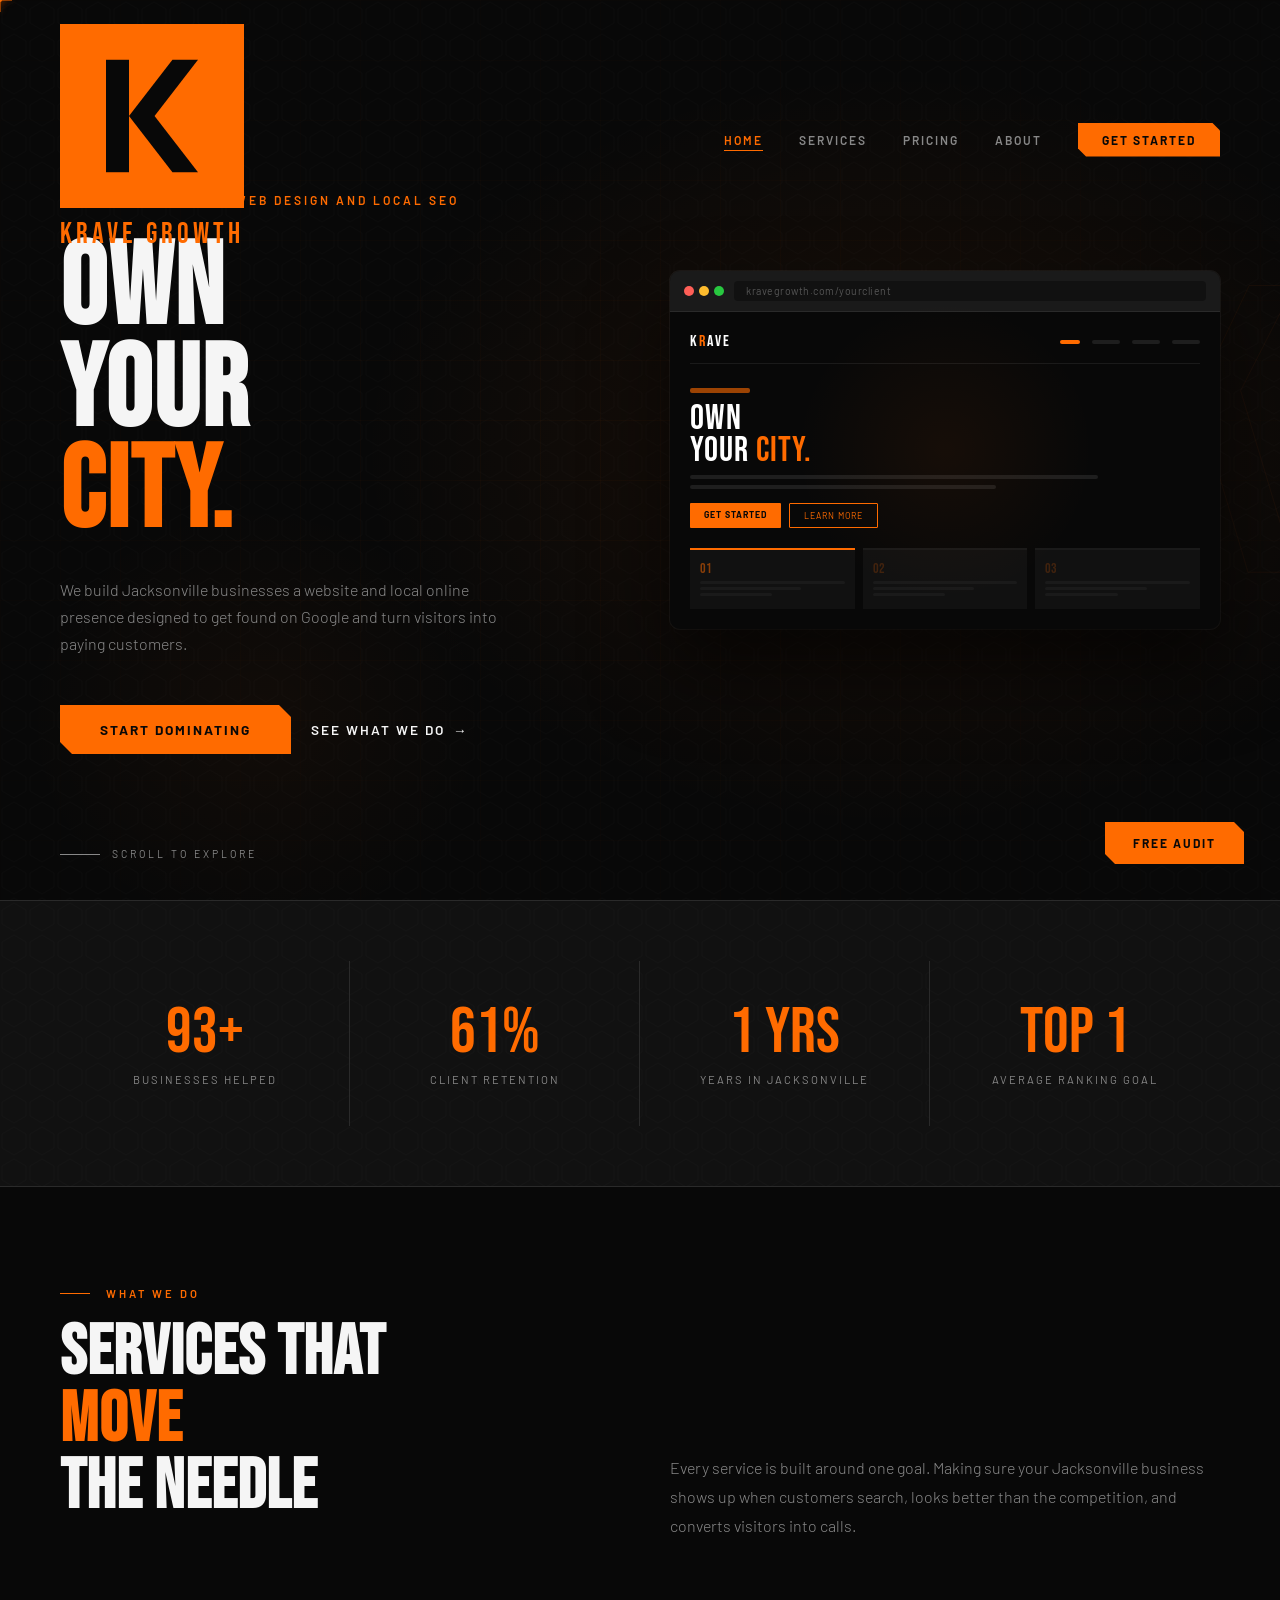
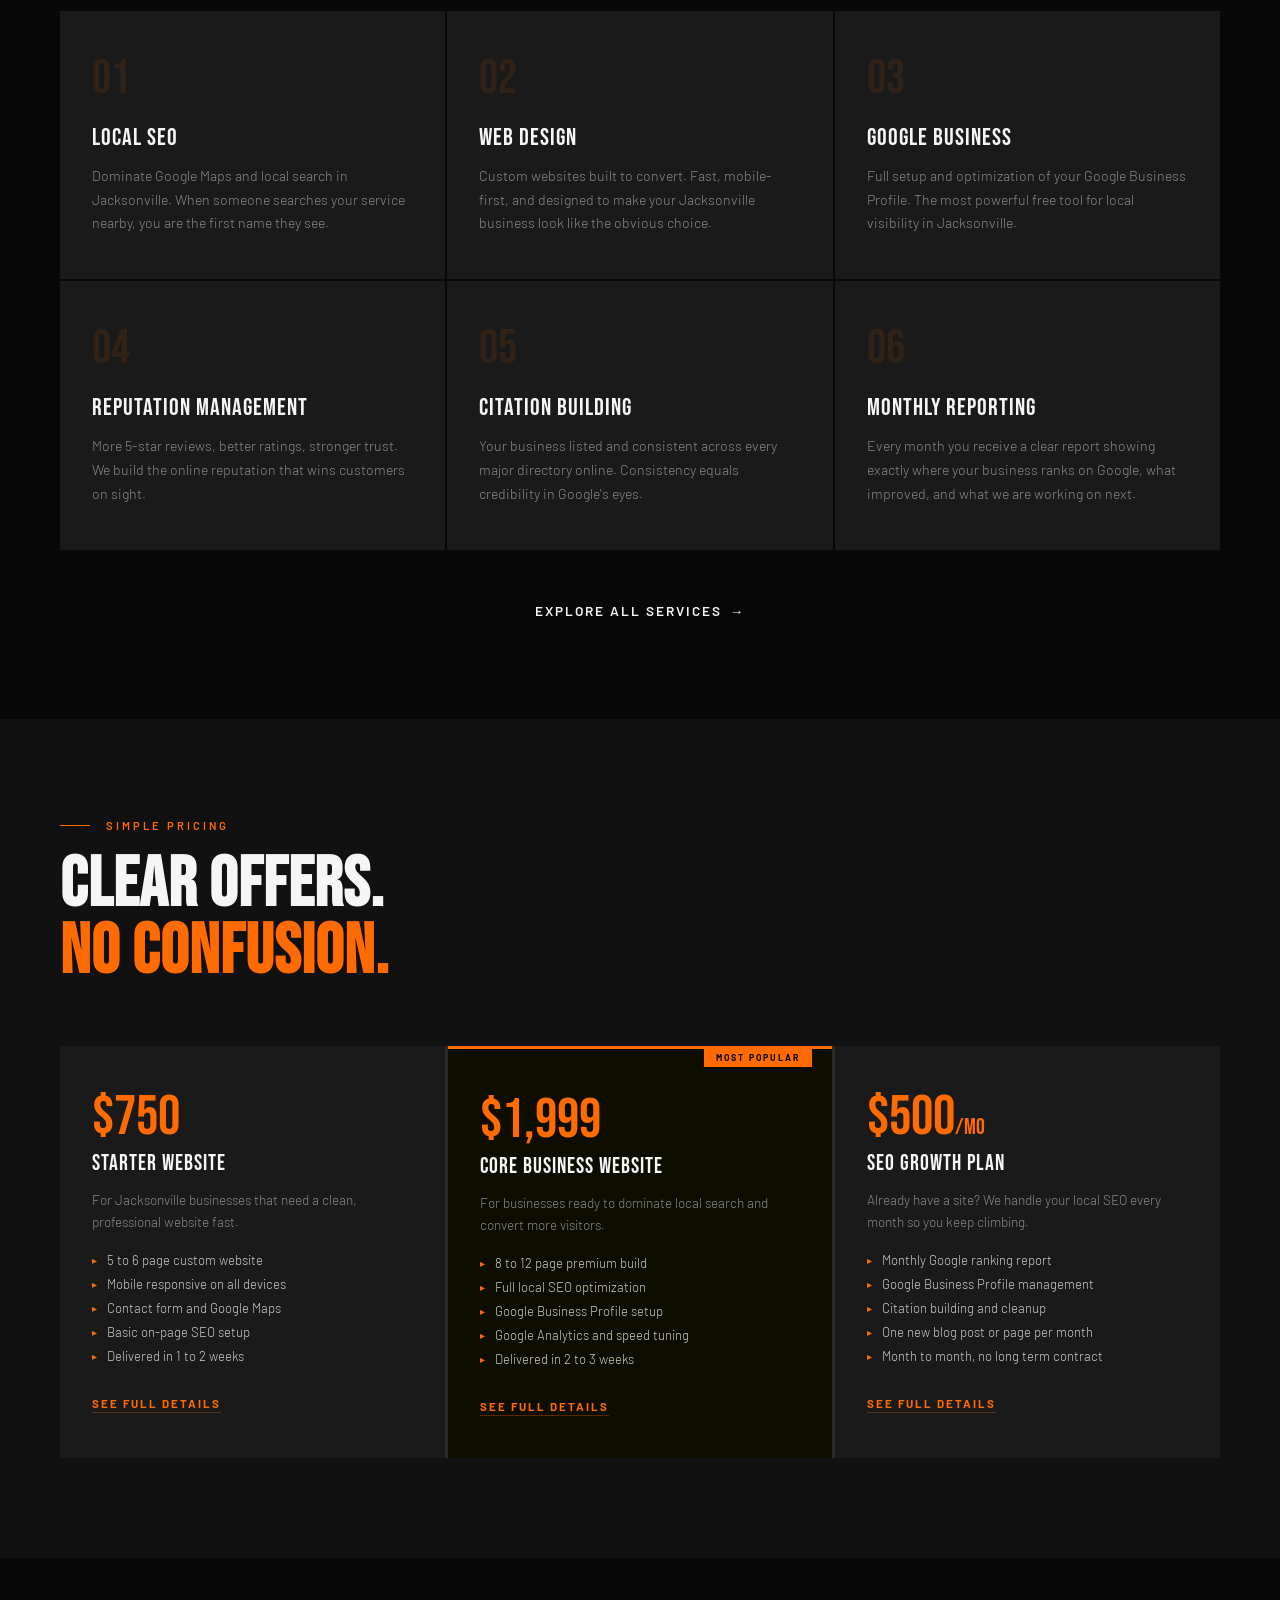
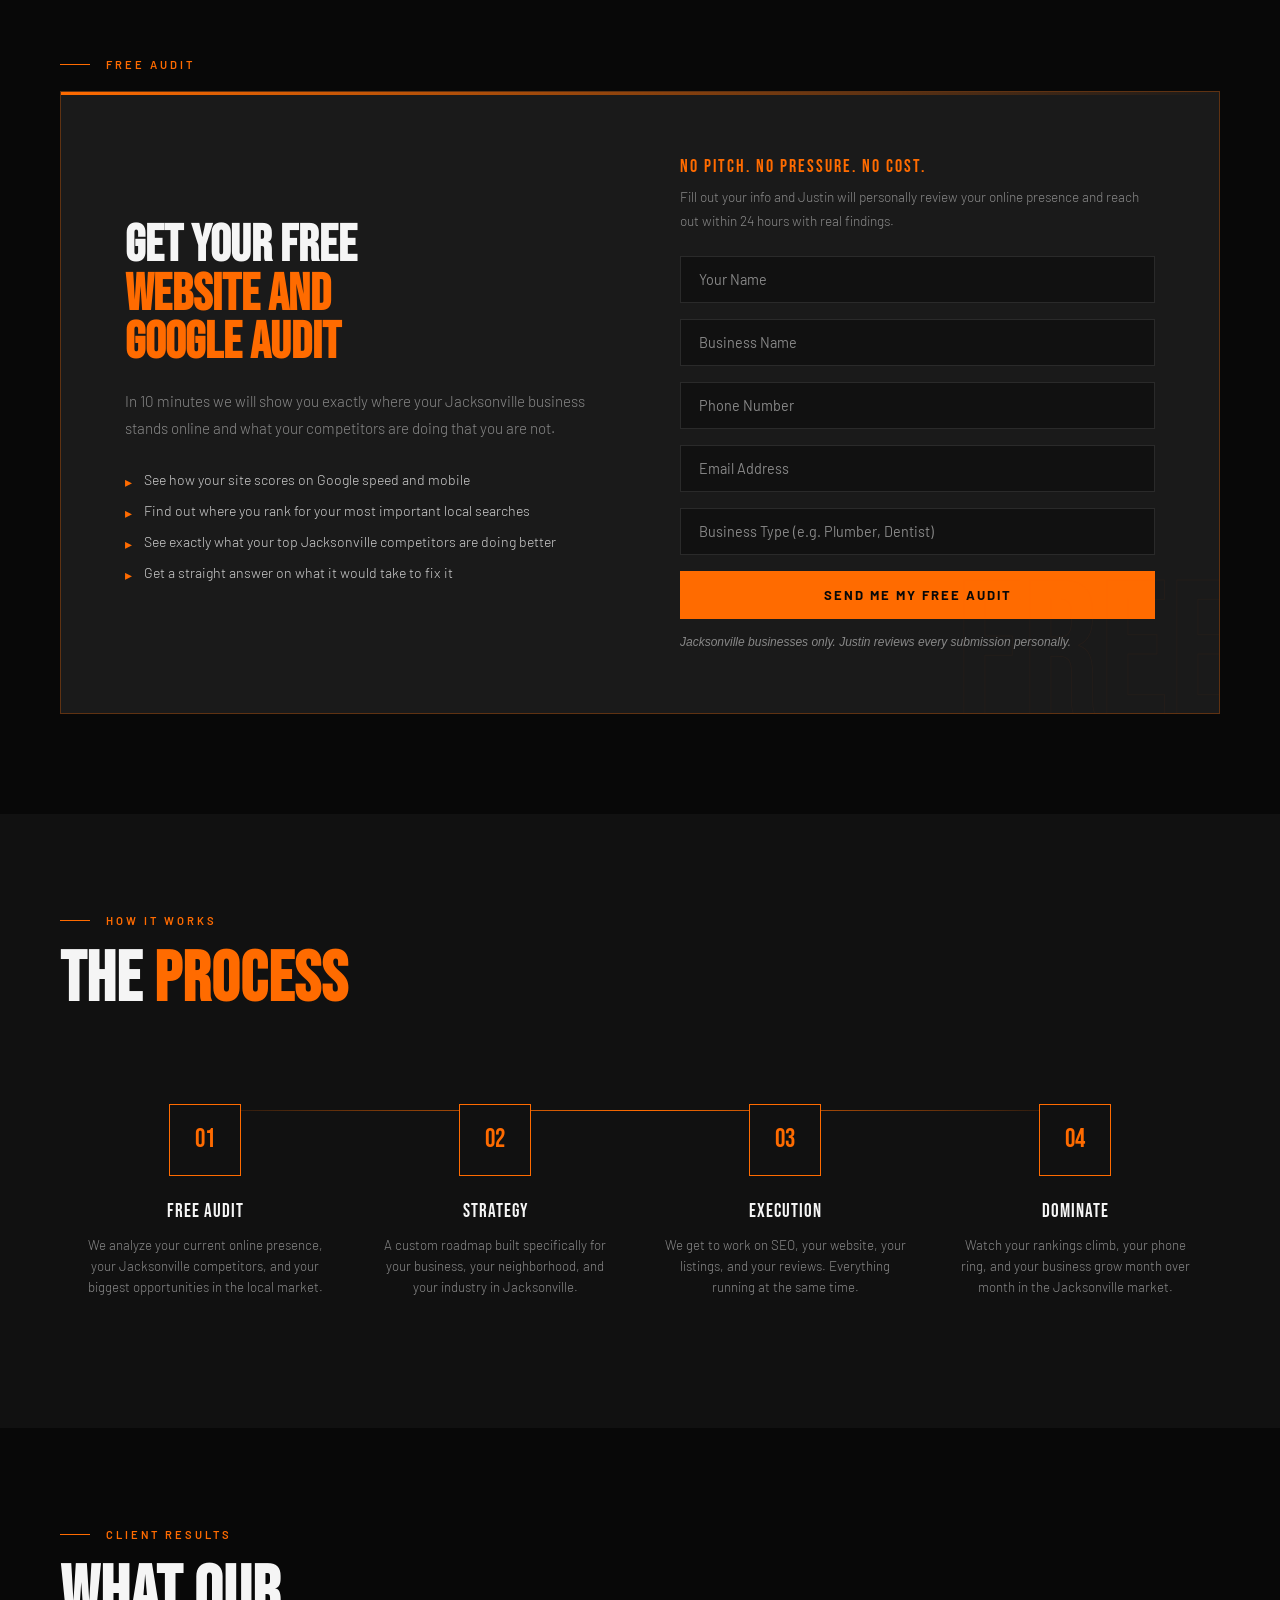
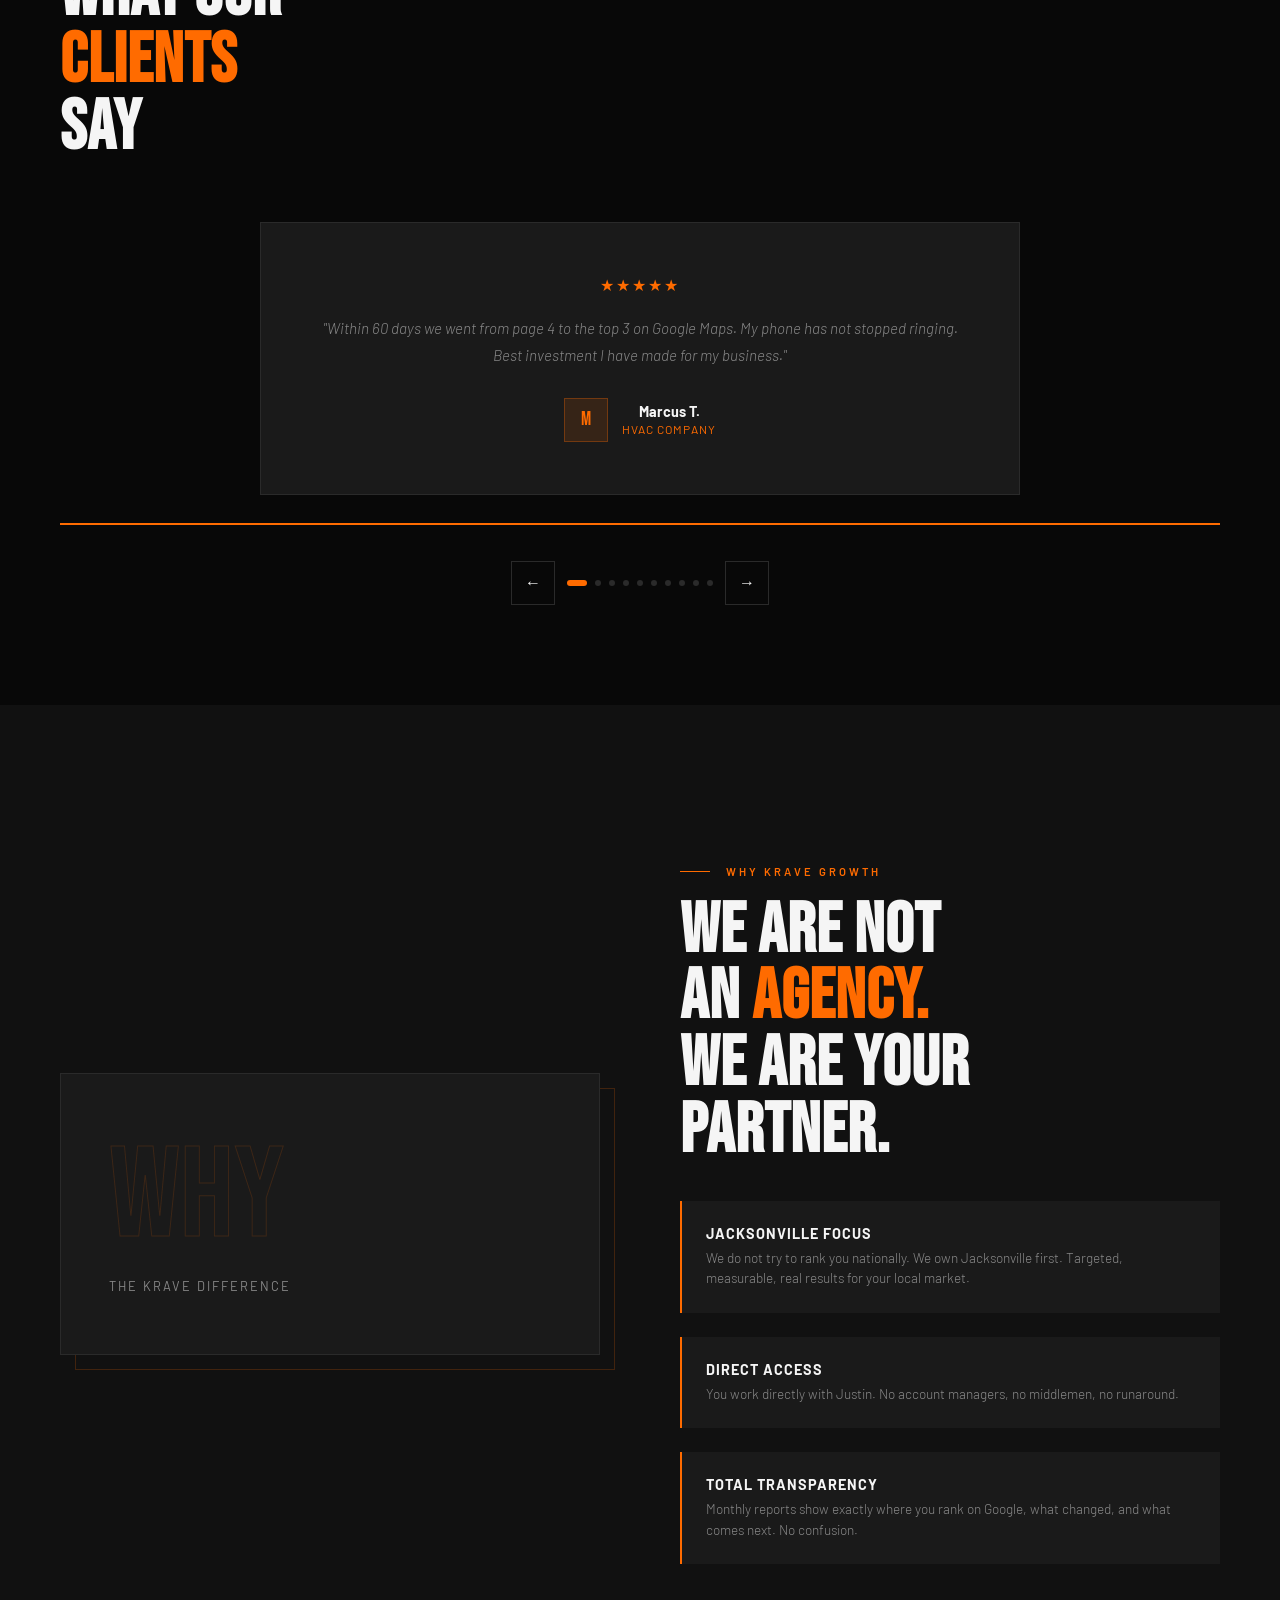
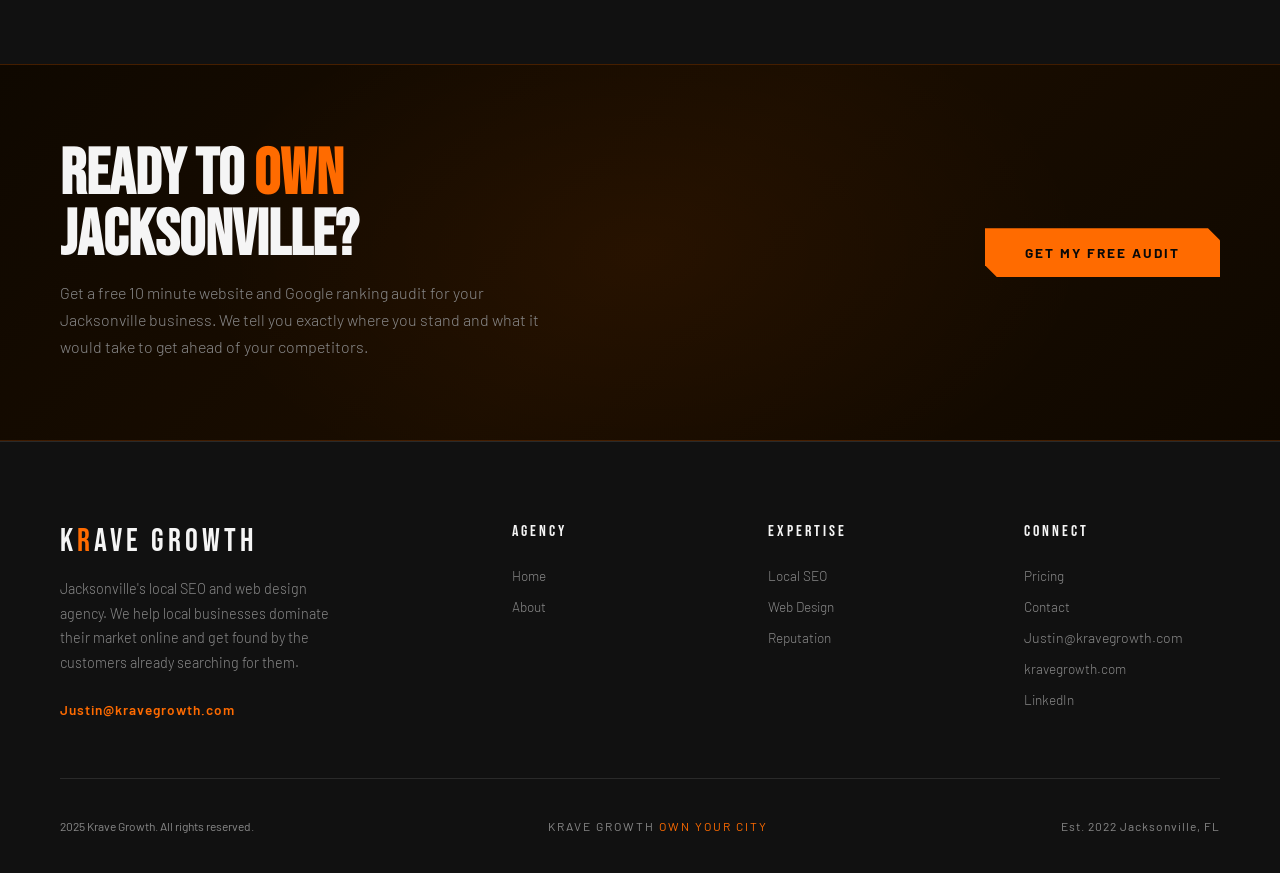
==== commit eb5f0c2d: "Add files via upload" ====
--- a/index.html
+++ b/index.html
@@ -7,17 +7,18 @@
 <meta name="description" content="Krave Growth helps Jacksonville local businesses dominate search results and build powerful websites. Local SEO and Web Design in Jacksonville, FL.">
 <link rel="stylesheet" href="style.css">
 <style>
-#hero { min-height:100vh; display:flex; align-items:center; position:relative; overflow:hidden; padding:0 60px; }
+#hero { min-height:100vh; display:flex; align-items:center; position:relative; overflow:hidden; padding:0 60px; background-image:url("data:image/svg+xml,%3Csvg xmlns='http://www.w3.org/2000/svg' width='28' height='32'%3E%3Cpath d='M14 2 L26 9 L26 23 L14 30 L2 23 L2 9 Z' fill='none' stroke='%23ffffff' stroke-width='0.4' stroke-opacity='0.04'/%3E%3C/svg%3E"); background-size:28px 32px; }
 .hero-bg { position:absolute; inset:0; background:radial-gradient(ellipse 60% 60% at 70% 50%,rgba(255,107,0,0.08) 0%,transparent 70%),radial-gradient(ellipse 30% 40% at 20% 80%,rgba(255,107,0,0.04) 0%,transparent 60%); }
 .hero-grid { position:absolute; inset:0; background-image:linear-gradient(rgba(255,107,0,0.03) 1px,transparent 1px),linear-gradient(90deg,rgba(255,107,0,0.03) 1px,transparent 1px); background-size:60px 60px; mask-image:radial-gradient(ellipse 80% 80% at 50% 50%,black 0%,transparent 100%); }
 .hero-ghost { position:absolute; right:-20px; top:50%; transform:translateY(-50%); font-family:'Bebas Neue',sans-serif; font-size:32vw; color:transparent; -webkit-text-stroke:1px rgba(255,107,0,0.05); line-height:1; pointer-events:none; user-select:none; }
-.hero-content { position:relative; z-index:2; max-width:820px; }
+.hero-inner { position:relative; z-index:2; display:grid; grid-template-columns:1fr 1fr; gap:60px; align-items:center; width:100%; }
+.hero-content { max-width:580px; }
 .hero-eyebrow { display:inline-flex; align-items:center; gap:12px; margin-bottom:32px; opacity:0; animation:fadeUp .8s ease forwards .2s; }
 .hero-eyebrow-line { width:40px; height:1px; background:var(--orange); }
 .hero-eyebrow span { font-size:.75rem; letter-spacing:3px; text-transform:uppercase; color:var(--orange); font-weight:600; }
-.hero-title { font-family:'Bebas Neue',sans-serif; font-size:clamp(5rem,13vw,12rem); line-height:.88; letter-spacing:2px; margin-bottom:32px; opacity:0; animation:fadeUp .8s ease forwards .4s; }
+.hero-title { font-family:'Bebas Neue',sans-serif; font-size:clamp(4rem,9vw,9rem); line-height:.88; letter-spacing:2px; margin-bottom:32px; opacity:0; animation:fadeUp .8s ease forwards .4s; }
 .hero-title .accent { color:var(--orange); }
-.hero-sub { font-size:1.1rem; font-weight:300; color:var(--gray); line-height:1.7; max-width:480px; margin-bottom:48px; opacity:0; animation:fadeUp .8s ease forwards .6s; }
+.hero-sub { font-size:1rem; font-weight:300; color:var(--gray); line-height:1.7; max-width:440px; margin-bottom:48px; opacity:0; animation:fadeUp .8s ease forwards .6s; }
 .hero-actions { display:flex; gap:20px; align-items:center; opacity:0; animation:fadeUp .8s ease forwards .8s; }
 .hero-location { display:inline-flex; align-items:center; gap:10px; margin-bottom:20px; opacity:0; animation:fadeUp .8s ease forwards .3s; }
 .hero-location-dot { width:8px; height:8px; background:var(--orange); border-radius:50%; }
@@ -26,7 +27,51 @@
 .hero-scroll-line { width:40px; height:1px; background:var(--gray); }
 .hero-scroll span { font-size:.65rem; letter-spacing:3px; text-transform:uppercase; color:var(--gray); }
 
-#stats { background:var(--black-2); padding:60px; border-top:1px solid var(--gray-light); border-bottom:1px solid var(--gray-light); }
+/* ── BROWSER MOCKUP ── */
+.hero-mockup { opacity:0; animation:fadeUp .8s ease forwards 1s; position:relative; }
+.mockup-browser { background:#111; border-radius:10px; overflow:hidden; box-shadow:0 40px 80px rgba(0,0,0,0.6), 0 0 0 1px rgba(255,255,255,0.06); }
+.mockup-bar { background:#1a1a1a; padding:10px 14px; display:flex; align-items:center; gap:10px; border-bottom:1px solid #2a2a2a; }
+.mockup-dots { display:flex; gap:5px; }
+.mockup-dot { width:10px; height:10px; border-radius:50%; }
+.mockup-dot.red { background:#ff5f57; }
+.mockup-dot.yellow { background:#febc2e; }
+.mockup-dot.green { background:#28c840; }
+.mockup-url { background:#111; border-radius:4px; padding:4px 12px; font-size:.65rem; color:#555; flex:1; font-family:'Barlow',sans-serif; letter-spacing:.5px; }
+.mockup-screen { background:#080808; padding:20px; min-height:280px; }
+.mockup-nav { display:flex; justify-content:space-between; align-items:center; margin-bottom:24px; padding-bottom:12px; border-bottom:1px solid #1a1a1a; }
+.mockup-logo-text { font-family:'Bebas Neue',sans-serif; font-size:1rem; letter-spacing:2px; color:#fff; }
+.mockup-logo-text span { color:#FF6B00; }
+.mockup-nav-links { display:flex; gap:12px; }
+.mockup-nav-link { width:28px; height:4px; background:#1e1e1e; border-radius:2px; }
+.mockup-nav-link.active { background:#FF6B00; width:20px; }
+.mockup-hero-block { margin-bottom:20px; }
+.mockup-tag { width:60px; height:5px; background:#FF6B00; border-radius:2px; margin-bottom:10px; opacity:.6; }
+.mockup-h1 { font-family:'Bebas Neue',sans-serif; font-size:2.2rem; line-height:.9; letter-spacing:1px; color:#fff; margin-bottom:8px; }
+.mockup-h1 .mo { color:#FF6B00; }
+.mockup-body-line { height:4px; background:#1e1e1e; border-radius:2px; margin-bottom:6px; }
+.mockup-body-line.w80 { width:80%; }
+.mockup-body-line.w60 { width:60%; }
+.mockup-btns { display:flex; gap:8px; margin-top:14px; }
+.mockup-btn-primary { background:#FF6B00; padding:6px 14px; font-size:.55rem; font-family:'Barlow',sans-serif; font-weight:700; letter-spacing:1px; color:#080808; border-radius:1px; }
+.mockup-btn-ghost { border:1px solid #FF6B00; padding:6px 14px; font-size:.55rem; font-family:'Barlow',sans-serif; color:#FF6B00; letter-spacing:1px; border-radius:1px; }
+.mockup-cards { display:grid; grid-template-columns:repeat(3,1fr); gap:8px; margin-top:16px; }
+.mockup-card { background:#111; padding:10px; border-top:2px solid #1a1a1a; }
+.mockup-card.active { border-top-color:#FF6B00; }
+.mockup-card-num { font-family:'Bebas Neue',sans-serif; font-size:.9rem; color:rgba(255,107,0,.2); margin-bottom:4px; }
+.mockup-card.active .mockup-card-num { color:rgba(255,107,0,.5); }
+.mockup-card-line { height:3px; background:#1a1a1a; border-radius:2px; margin-bottom:3px; }
+.mockup-card-line.w70 { width:70%; }
+.mockup-card-line.w50 { width:50%; }
+.mockup-glow { position:absolute; top:50%; left:50%; transform:translate(-50%,-50%); width:300px; height:300px; background:radial-gradient(circle, rgba(255,107,0,0.06) 0%, transparent 70%); pointer-events:none; border-radius:50%; }
+
+@media(max-width:768px){
+  .hero-inner { grid-template-columns:1fr; gap:40px; }
+  .hero-mockup { display:none; }
+  .hero-title { font-size:clamp(4.5rem,18vw,7rem); }
+  .hero-sub { font-size:.95rem; }
+}
+
+#stats { background:var(--black-2); background-image:url("data:image/svg+xml,%3Csvg xmlns='http://www.w3.org/2000/svg' width='28' height='32'%3E%3Cpath d='M14 2 L26 9 L26 23 L14 30 L2 23 L2 9 Z' fill='none' stroke='%23ffffff' stroke-width='0.4' stroke-opacity='0.04'/%3E%3C/svg%3E"); background-size:28px 32px; padding:60px; border-top:1px solid var(--gray-light); border-bottom:1px solid var(--gray-light); }
 .stats-grid { display:grid; grid-template-columns:repeat(4,1fr); gap:0; }
 .stat-item { padding:40px; text-align:center; border-right:1px solid var(--gray-light); }
 .stat-item:last-child { border-right:none; }
@@ -63,10 +108,10 @@
 .carousel-slide { position:absolute; inset:0; opacity:0; transition:opacity .8s ease; pointer-events:none; }
 .carousel-slide.active { opacity:1; pointer-events:auto; position:relative; }
 .carousel-controls { display:flex; justify-content:center; gap:12px; margin-top:36px; align-items:center; }
-.carousel-btn { width:44px; height:44px; border:1px solid var(--gray-light); background:transparent; color:var(--white); font-size:1rem; cursor:none; transition:all .3s; display:flex; align-items:center; justify-content:center; flex-shrink:0; }
+.carousel-btn { width:44px; height:44px; border:1px solid var(--gray-light); background:transparent; color:var(--white); font-size:1rem; cursor:pointer; transition:all .3s; display:flex; align-items:center; justify-content:center; flex-shrink:0; }
 .carousel-btn:hover { border-color:var(--orange); color:var(--orange); }
 .carousel-dots { display:flex; gap:8px; flex-wrap:wrap; justify-content:center; }
-.carousel-dot { width:6px; height:6px; background:var(--gray-light); border-radius:50%; cursor:none; transition:all .3s; }
+.carousel-dot { width:6px; height:6px; background:var(--gray-light); border-radius:50%; cursor:pointer; transition:all .3s; }
 .carousel-dot.active { background:var(--orange); width:20px; border-radius:3px; }
 .testimonial-card { text-align:center; padding:52px 60px; }
 .testimonial-author { justify-content:center; }
@@ -89,8 +134,10 @@
 
 @media(max-width:768px){
   #hero{padding:0 24px; min-height:100svh;}
+  .hero-inner{grid-template-columns:1fr; gap:0;}
   .hero-ghost{display:none;}
   .hero-scroll{display:none;}
+  .hero-mockup{display:none;}
   .hero-title{font-size:clamp(4.5rem,18vw,7rem);}
   .hero-sub{font-size:.95rem;}
   #stats{padding:32px 24px;}
@@ -143,7 +190,7 @@
 .audit-input { background:var(--black-2); border:1px solid var(--gray-light); padding:14px 18px; font-family:'Barlow',sans-serif; font-size:.9rem; color:var(--white); transition:border-color .3s; outline:none; }
 .audit-input:focus { border-color:var(--orange); }
 .audit-input::placeholder { color:var(--gray); }
-.audit-submit { background:var(--orange); color:var(--black); padding:16px; font-family:'Barlow',sans-serif; font-weight:700; font-size:.82rem; letter-spacing:2px; text-transform:uppercase; border:none; cursor:none; transition:all .3s; }
+.audit-submit { background:var(--orange); color:var(--black); padding:16px; font-family:'Barlow',sans-serif; font-weight:700; font-size:.82rem; letter-spacing:2px; text-transform:uppercase; border:none; cursor:pointer; transition:all .3s; }
 .audit-submit:hover { background:#ff8533; }
 .audit-note { font-size:.75rem; color:var(--gray); font-style:italic; }
 
@@ -153,6 +200,23 @@
   .audit-ghost { display:none; }
 }
 </style>
+<link rel="icon" type="image/x-icon" href="favicon.ico">
+<link rel="icon" type="image/png" sizes="192x192" href="favicon-192.png">
+<link rel="apple-touch-icon" sizes="180x180" href="apple-touch-icon.png">
+
+  <!-- Open Graph / Social -->
+  <meta property="og:type" content="website">
+  <meta property="og:site_name" content="Krave Growth">
+  <meta property="og:url" content="https://kravegrowth.com">
+  <meta property="og:title" content="Krave Growth | Own Your City | Jacksonville, FL">
+  <meta property="og:description" content="We build Jacksonville businesses custom websites and local SEO strategies that get found on Google and turn visitors into paying customers.">
+  <meta property="og:image" content="https://kravegrowth.com/og-image.png">
+  <meta property="og:image:width" content="1200">
+  <meta property="og:image:height" content="630">
+  <meta name="twitter:card" content="summary_large_image">
+  <meta name="twitter:title" content="Krave Growth | Own Your City | Jacksonville, FL">
+  <meta name="twitter:description" content="We build Jacksonville businesses custom websites and local SEO strategies that get found on Google and turn visitors into paying customers.">
+  <meta name="twitter:image" content="https://kravegrowth.com/og-image.png">
 </head>
 <body>
 
@@ -161,41 +225,110 @@
 <div class="cursor" id="cursor"></div>
 <div class="cursor-dot" id="cursorDot"></div>
 <nav>
-  <a href="/" class="nav-logo">K<span>R</span>AVE <span style="font-size:1rem;letter-spacing:2px;color:var(--gray)">DIGITAL</span></a>
-  <button class="nav-hamburger" id="hamburger" aria-label="Menu"><span></span><span></span><span></span></button>
+  <a href="index.html" class="nav-logo">
+    <div class="nav-logo-mark">
+      <svg viewBox="0 0 36 36" fill="none" xmlns="http://www.w3.org/2000/svg">
+        <rect width="36" height="36" fill="#FF6B00"/>
+        <rect x="9" y="7" width="4.5" height="22" fill="#080808"/>
+        <polygon points="13.5,18 22,7 27,7 18.5,18" fill="#080808"/>
+        <polygon points="13.5,18 22,29 27,29 18.5,18" fill="#080808"/>
+      </svg>
+    </div>
+    <div class="nav-logo-words">
+      <span class="nav-logo-top">K<span class="r">R</span>AVE</span>
+      <span class="nav-logo-bot">GROWTH</span>
+    </div>
+  </a>
+  <button class="nav-hamburger" id="hamburger" aria-label="Menu"><span class="bar bar1"></span><span class="bar bar2"></span><span class="bar bar3"></span></button>
   <ul class="nav-links">
-    <li><a href="/">Home</a></li>
-    <li><a href="/services">Services</a></li>
-    <li><a href="/pricing">Pricing</a></li>
-    <li><a href="/about">About</a></li>
-    <li><a href="/contact" class="nav-cta">Get Started</a></li>
+    <li><a href="index.html">Home</a></li>
+    <li><a href="services.html">Services</a></li>
+    <li><a href="pricing.html">Pricing</a></li>
+    <li><a href="about.html">About</a></li>
+    <li><a href="contact.html" class="nav-cta">Get Started</a></li>
   </ul>
 </nav>
 
-<a href="#lead-capture" class="float-cta">Free Audit</a>
+<a href="index.html#lead-capture" class="float-cta">Free Audit</a>
 
 <section id="hero">
   <div class="hero-bg"></div>
   <div class="hero-grid"></div>
   <div class="hero-ghost">K</div>
-  <div class="hero-content">
-    <div class="hero-location">
-      <div class="hero-location-dot"></div>
-      <span>Jacksonville, FL</span>
-    </div>
-    <div class="hero-eyebrow">
-      <div class="hero-eyebrow-line"></div>
-      <span>Jacksonville Web Design and Local SEO</span>
-    </div>
-    <h1 class="hero-title">
-      OWN<br>
-      YOUR<br>
-      <span class="accent">CITY.</span>
-    </h1>
-    <p class="hero-sub">We build Jacksonville businesses a website and local online presence designed to get found on Google and turn visitors into paying customers.</p>
-    <div class="hero-actions">
-      <a href="/contact" class="btn-primary">Start Dominating</a>
-      <a href="/services" class="btn-ghost">See What We Do</a>
+  <div class="hero-inner">
+    <div class="hero-content">
+      <div class="hero-location">
+        <div class="hero-location-dot"></div>
+        <span>Jacksonville, FL</span>
+      </div>
+      <div class="hero-eyebrow">
+        <div class="hero-eyebrow-line"></div>
+        <span>Jacksonville Web Design and Local SEO</span>
+      </div>
+      <h1 class="hero-title">
+        OWN<br>
+        YOUR<br>
+        <span class="accent">CITY.</span>
+      </h1>
+      <p class="hero-sub">We build Jacksonville businesses a website and local online presence designed to get found on Google and turn visitors into paying customers.</p>
+      <div class="hero-actions">
+        <a href="contact.html" class="btn-primary">Start Dominating</a>
+        <a href="services.html" class="btn-ghost">See What We Do</a>
+      </div>
+    </div>
+    <div class="hero-mockup">
+      <div class="mockup-glow"></div>
+      <div class="mockup-browser">
+        <div class="mockup-bar">
+          <div class="mockup-dots">
+            <div class="mockup-dot red"></div>
+            <div class="mockup-dot yellow"></div>
+            <div class="mockup-dot green"></div>
+          </div>
+          <div class="mockup-url">kravegrowth.com/yourclient</div>
+        </div>
+        <div class="mockup-screen">
+          <div class="mockup-nav">
+            <div class="mockup-logo-text">K<span>R</span>AVE</div>
+            <div class="mockup-nav-links">
+              <div class="mockup-nav-link active"></div>
+              <div class="mockup-nav-link"></div>
+              <div class="mockup-nav-link"></div>
+              <div class="mockup-nav-link"></div>
+            </div>
+          </div>
+          <div class="mockup-hero-block">
+            <div class="mockup-tag"></div>
+            <div class="mockup-h1">OWN<br>YOUR <span class="mo">CITY.</span></div>
+            <div class="mockup-body-line w80"></div>
+            <div class="mockup-body-line w60"></div>
+            <div class="mockup-btns">
+              <div class="mockup-btn-primary">GET STARTED</div>
+              <div class="mockup-btn-ghost">LEARN MORE</div>
+            </div>
+          </div>
+          <div class="mockup-cards">
+            <div class="mockup-card active">
+              <div class="mockup-card-num">01</div>
+              <div class="mockup-card-line"></div>
+              <div class="mockup-card-line w70"></div>
+              <div class="mockup-card-line w50"></div>
+            </div>
+            <div class="mockup-card">
+              <div class="mockup-card-num">02</div>
+              <div class="mockup-card-line"></div>
+              <div class="mockup-card-line w70"></div>
+              <div class="mockup-card-line w50"></div>
+            </div>
+            <div class="mockup-card">
+              <div class="mockup-card-num">03</div>
+              <div class="mockup-card-line"></div>
+              <div class="mockup-card-line w70"></div>
+              <div class="mockup-card-line w50"></div>
+            </div>
+          </div>
+        </div>
+      </div>
     </div>
   </div>
   <div class="hero-scroll">
@@ -266,7 +399,7 @@
     </div>
   </div>
   <div class="services-more reveal">
-    <a href="/services" class="btn-ghost">Explore All Services</a>
+    <a href="services.html" class="btn-ghost">Explore All Services</a>
   </div>
 </section>
 
@@ -287,7 +420,7 @@
         <li>Basic on-page SEO setup</li>
         <li>Delivered in 1 to 2 weeks</li>
       </ul>
-      <a href="/pricing" class="snap-link">See full details</a>
+      <a href="pricing.html" class="snap-link">See full details</a>
     </div>
     <div class="snap-card snap-featured">
       <div class="snap-price">$1,999</div>
@@ -300,7 +433,7 @@
         <li>Google Analytics and speed tuning</li>
         <li>Delivered in 2 to 3 weeks</li>
       </ul>
-      <a href="/pricing" class="snap-link">See full details</a>
+      <a href="pricing.html" class="snap-link">See full details</a>
     </div>
     <div class="snap-card">
       <div class="snap-price">$500<span style="font-size:1.4rem">/mo</span></div>
@@ -313,7 +446,7 @@
         <li>One new blog post or page per month</li>
         <li>Month to month, no long term contract</li>
       </ul>
-      <a href="/pricing" class="snap-link">See full details</a>
+      <a href="pricing.html" class="snap-link">See full details</a>
     </div>
   </div>
 </section>
@@ -499,38 +632,38 @@
     <p class="cta-band-sub">Get a free 10 minute website and Google ranking audit for your Jacksonville business. We tell you exactly where you stand and what it would take to get ahead of your competitors.</p>
   </div>
   <div class="cta-band-action">
-    <a href="/contact" class="btn-primary">Get My Free Audit</a>
+    <a href="contact.html" class="btn-primary">Get My Free Audit</a>
   </div>
 </div>
 
 <footer>
   <div class="footer-top">
     <div>
-      <div class="footer-brand-logo">K<span>R</span>AVE DIGITAL</div>
+      <div class="footer-brand-logo">K<span>R</span>AVE GROWTH</div>
       <p class="footer-brand-desc">Jacksonville's local SEO and web design agency. We help local businesses dominate their market online and get found by the customers already searching for them.</p>
-      <a href="mailto:Justin@Kravegrowth.com" class="footer-brand-email">Justin@Kravegrowth.com</a>
+      <span class="footer-brand-email">Justin&#64;kravegrowth.com</span>
     </div>
     <div>
       <div class="footer-col-title">Agency</div>
       <ul class="footer-col-links">
-        <li><a href="/">Home</a></li>
-        <li><a href="/about">About</a></li>
+        <li><a href="index.html">Home</a></li>
+        <li><a href="about.html">About</a></li>
       </ul>
     </div>
     <div>
       <div class="footer-col-title">Expertise</div>
       <ul class="footer-col-links">
-        <li><a href="/services">Local SEO</a></li>
-        <li><a href="/services">Web Design</a></li>
-        <li><a href="/services">Reputation</a></li>
+        <li><a href="services.html">Local SEO</a></li>
+        <li><a href="services.html">Web Design</a></li>
+        <li><a href="services.html">Reputation</a></li>
       </ul>
     </div>
     <div>
       <div class="footer-col-title">Connect</div>
       <ul class="footer-col-links">
-        <li><a href="/pricing">Pricing</a></li>
-        <li><a href="/contact">Contact</a></li>
-        <li><a href="mailto:Justin@Kravegrowth.com">Justin@Kravegrowth.com</a></li>
+        <li><a href="pricing.html">Pricing</a></li>
+        <li><a href="contact.html">Contact</a></li>
+        <li><span style="color:rgba(255,255,255,.5);font-size:.88rem;font-weight:300;">Justin&#64;kravegrowth.com</span></li>
         <li><a href="https://kravegrowth.com">kravegrowth.com</a></li>
         <li><a href="#">LinkedIn</a></li>
       </ul>
@@ -544,11 +677,11 @@
 </footer>
 
 <div class="nav-mobile-menu" id="mobileMenu">
-  <a href="/" onclick="closeMobile()">Home</a>
-  <a href="/services" onclick="closeMobile()">Services</a>
-  <a href="/pricing" onclick="closeMobile()">Pricing</a>
-  <a href="/about" onclick="closeMobile()">About</a>
-  <a href="/contact" class="mobile-cta" onclick="closeMobile()">Get Started</a>
+  <a href="index.html" onclick="closeMobile()">Home</a>
+  <a href="services.html" onclick="closeMobile()">Services</a>
+  <a href="pricing.html" onclick="closeMobile()">Pricing</a>
+  <a href="about.html" onclick="closeMobile()">About</a>
+  <a href="contact.html" class="mobile-cta" onclick="closeMobile()">Get Started</a>
 </div>
 <script src="main.js"></script>
 <script>
@@ -602,13 +735,5 @@
 resetAuto();
 resetProgress();
 </script>
-
-<script>
-function submitAudit(e) {
-  e.preventDefault();
-  document.getElementById('auditForm').style.display = 'none';
-  document.getElementById('auditSuccess').style.display = 'block';
-}
-</script>
 </body>
-</html>
+</html>
